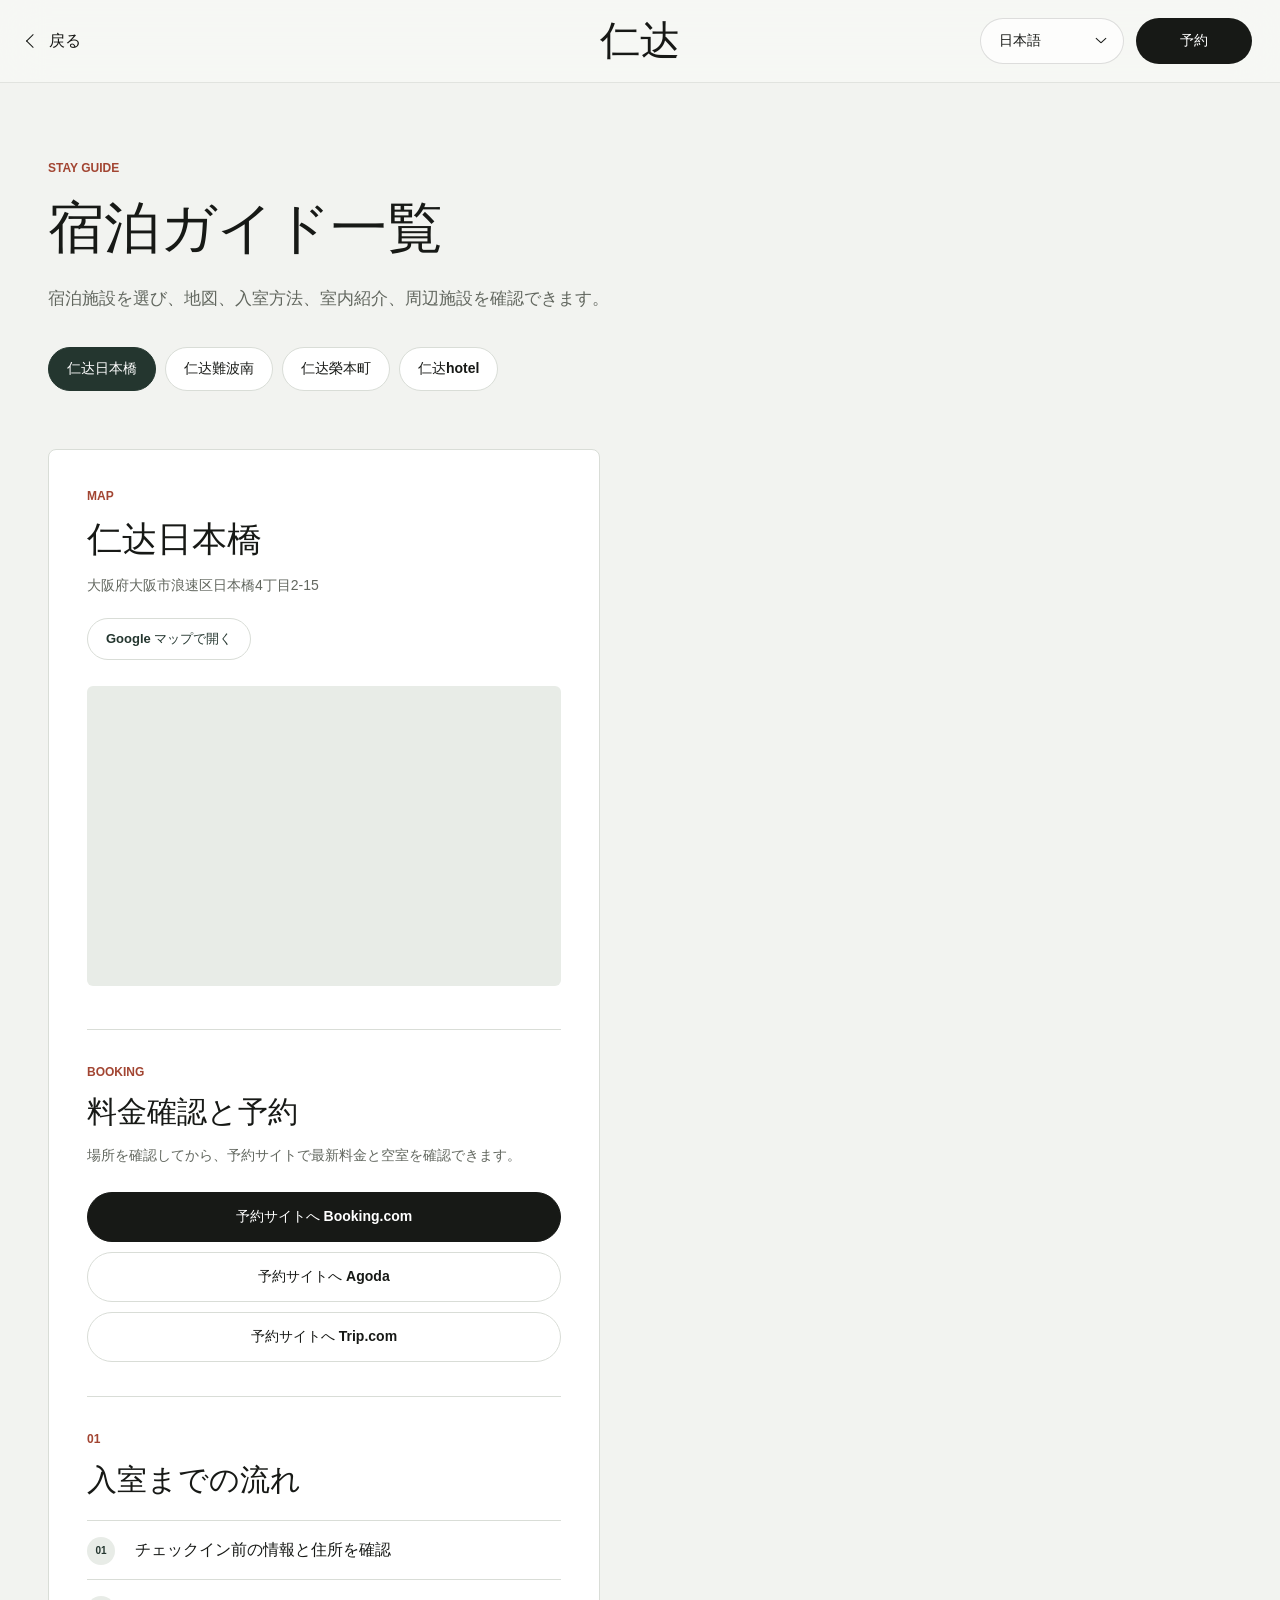
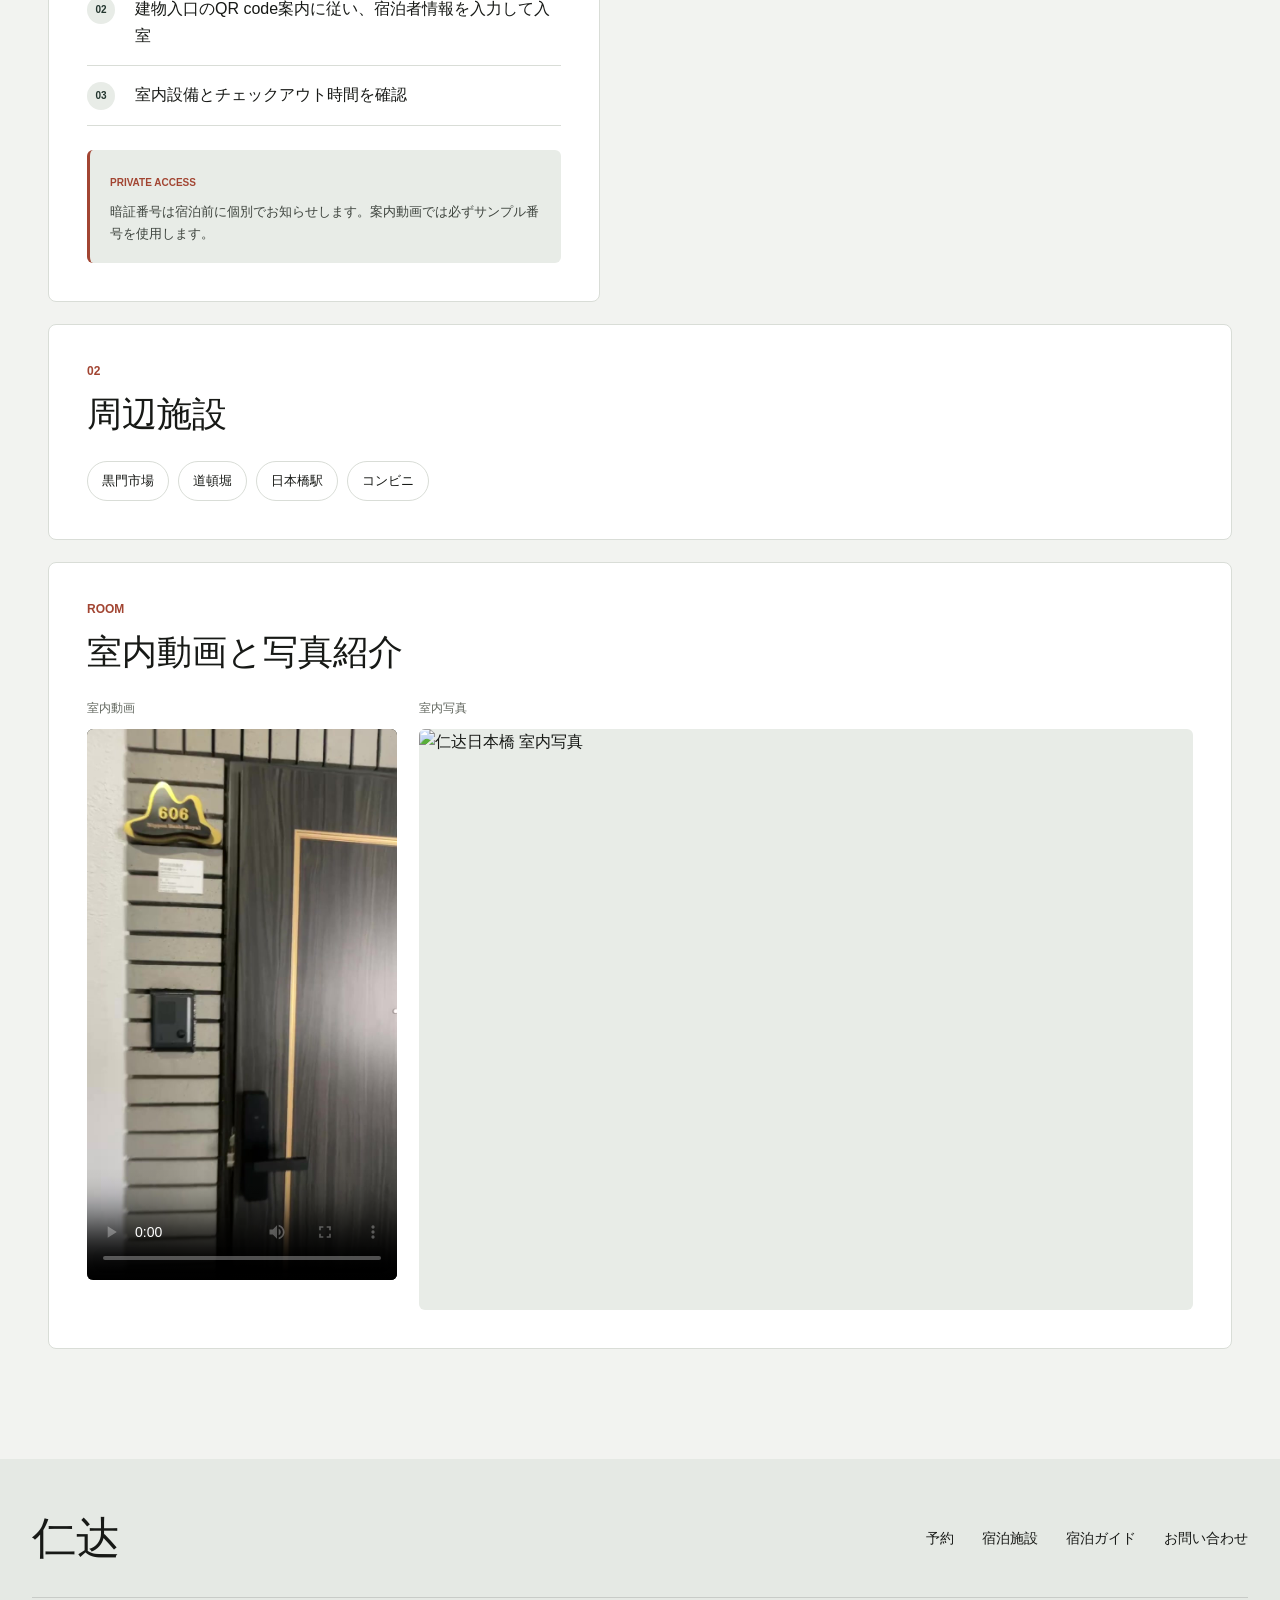
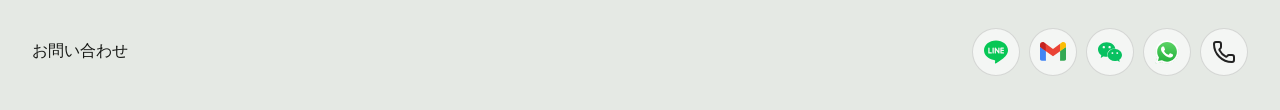
==== guide.html @ 6b819063 "建立仁达网站项目基线" ====
<!doctype html>
<html lang="ja">
  <head>
    <meta charset="utf-8" />
    <meta name="viewport" content="width=device-width, initial-scale=1" />
    <title>入住指南 | 仁达</title>
    <meta name="description" content="查看仁达各住宿物件的位置、入住步骤、房内介绍、周边设施与预订入口。" />
    <link rel="stylesheet" href="./styles.css?v=20260803a" />
  </head>
  <body class="guide-site">
    <header class="site-header">
      <div class="header-left">
        <a class="back-link" href="./index.html" data-guide-i18n="back">Back</a>
      </div>
      <a class="brand" href="./index.html" aria-label="仁达 home">仁达</a>
      <div class="header-right">
        <div class="language-wrap" aria-label="Language">
          <select id="languageSelect" class="native-language-select" tabindex="-1" aria-hidden="true">
            <option value="ja">日本語</option>
            <option value="en">English</option>
            <option value="zhHant">繁體中文</option>
            <option value="zhHans">简体中文</option>
            <option value="ko">한국어</option>
            <option value="vi">Tiếng Việt</option>
            <option value="hi">हिंदी</option>
          </select>
          <button class="language-trigger" type="button" aria-haspopup="listbox" aria-expanded="false">
            <span class="language-current">日本語</span>
          </button>
          <div class="language-menu" role="listbox" aria-label="Language options">
            <button type="button" role="option" data-language-option="ja">日本語</button>
            <button type="button" role="option" data-language-option="en">English</button>
            <button type="button" role="option" data-language-option="zhHant">繁體中文</button>
            <button type="button" role="option" data-language-option="zhHans">简体中文</button>
            <button type="button" role="option" data-language-option="ko">한국어</button>
            <button type="button" role="option" data-language-option="vi">Tiếng Việt</button>
            <button type="button" role="option" data-language-option="hi">हिंदी</button>
          </div>
        </div>
        <a class="reserve-button" href="#booking" data-guide-i18n="reserve">Reserve</a>
      </div>
    </header>

    <main class="guide-page">
      <section class="guide-hero">
        <p class="section-kicker" data-guide-i18n="kicker">STAY GUIDE</p>
        <h1 data-guide-i18n="title">入住指南一览</h1>
        <p data-guide-i18n="lead">选择住宿据点，查看地图、入住步骤、房内介绍和周边设施。</p>
        <div class="property-switcher" id="propertySwitcher" aria-label="Property selector"></div>
      </section>

      <section class="guide-layout">
        <article class="guide-panel guide-map-panel">
          <div class="guide-panel-head">
            <p class="section-kicker" data-guide-i18n="mapKicker">MAP</p>
            <h2 id="guidePropertyName">仁达日本桥</h2>
            <span id="guideAddress"></span>
            <a class="map-open-link" id="guideMapLink" href="#" target="_blank" rel="noopener noreferrer" data-guide-i18n="openMap">在 Google 地图中打开</a>
          </div>
          <iframe id="guideMap" title="Property map" loading="lazy" referrerpolicy="no-referrer-when-downgrade"></iframe>
          <div class="guide-booking-block" id="booking">
            <div class="guide-panel-head">
              <p class="section-kicker" data-guide-i18n="bookingKicker">BOOKING</p>
              <h2 data-guide-i18n="bookingTitle">查看价格与预订</h2>
              <span data-guide-i18n="bookingText">确认位置后，前往预订平台查看实时价格与空房。</span>
            </div>
            <div class="guide-ota-links" id="guideOtaLinks"></div>
          </div>
          <div class="guide-checkin-block">
            <div class="guide-panel-head">
              <p class="section-kicker">01</p>
              <h2 data-guide-i18n="stepsTitle">入住流程</h2>
            </div>
            <ol class="guide-step-list" id="guideSteps"></ol>
            <div class="security-note">
              <span data-guide-i18n="privacyKicker">PRIVATE ACCESS</span>
              <p data-guide-i18n="privacyNote">門鎖密碼只會在入住前單獨提供；教學影片一律使用示例密碼。</p>
            </div>
          </div>
        </article>

        <article class="guide-panel">
          <div class="guide-panel-head">
            <p class="section-kicker" data-guide-i18n="roomKicker">ROOM</p>
            <h2 data-guide-i18n="roomTitle">房内视频与图片介绍</h2>
          </div>
          <div class="media-grid">
            <div class="media-item">
              <span data-guide-i18n="videoLabel">房内视频</span>
              <div class="media-card video-card">
                <video id="guideVideo" controls playsinline preload="metadata" poster=""></video>
                <p class="video-status" data-guide-i18n="videoUnavailable">安全版影片準備中</p>
              </div>
            </div>
            <div class="media-item">
              <span data-guide-i18n="imageLabel">房内图片</span>
              <div class="media-card">
                <img id="guideImage" src="" alt="" />
              </div>
            </div>
          </div>
        </article>
      </section>

      <section class="guide-entry-demo" id="entryDemoSection" hidden>
        <article class="guide-panel entry-demo-panel">
          <div class="entry-demo-header">
            <div class="guide-panel-head">
              <p class="section-kicker" data-guide-i18n="entryDemoKicker">SMART ENTRY</p>
              <h2 data-guide-i18n="entryDemoTitle">密碼門鎖操作示範</h2>
              <span data-guide-i18n="entryDemoLead">使用示例密碼查看大樓入口與房門的操作方式。</span>
            </div>
            <div class="demo-mode-switch" id="demoModeSwitch" role="tablist" aria-label="Entry demo">
              <button id="demoLobbyTab" type="button" role="tab" aria-controls="demoLobbyScene" data-demo-mode="lobby" aria-selected="true" data-guide-i18n="demoLobby">大樓入口</button>
              <button id="demoRoomTab" type="button" role="tab" aria-controls="demoRoomScene" data-demo-mode="room" aria-selected="false" data-guide-i18n="demoRoom">房間門鎖</button>
            </div>
          </div>

          <div class="entry-demo-stage is-playing" id="entryDemoStage">
            <div class="demo-visual-wrap">
              <div class="demo-scene demo-lobby-scene" id="demoLobbyScene" data-demo-scene="lobby" role="tabpanel" aria-labelledby="demoLobbyTab">
                <div class="lobby-wall" aria-hidden="true">
                  <div class="lobby-sign">ENTRANCE</div>
                  <div class="lobby-door">
                    <span class="glass-door glass-door-left"></span>
                    <span class="glass-door glass-door-right"></span>
                  </div>
                  <div class="lobby-intercom">
                    <div class="lobby-intercom-top">
                      <span class="lobby-sensor"></span>
                      <span class="lobby-camera"></span>
                      <span class="lobby-speaker"><i></i><i></i><i></i></span>
                      <span class="lobby-status-bar"></span>
                    </div>
                    <div class="demo-device-screen lobby-screen">
                      <div class="lobby-screen-heading">
                        <span>ENTRY PANEL</span>
                        <span class="demo-phase-label" id="demoLobbyPhase">Touch screen</span>
                      </div>
                      <div class="demo-code-display" data-demo-code="lobby">
                        <i>1</i><i>2</i><i>3</i><i>4</i>
                      </div>
                      <div class="lobby-screen-controls">
                        <div class="demo-keypad lobby-keypad">
                          <span class="demo-key" data-demo-key="lobby-1">1</span><span class="demo-key" data-demo-key="lobby-2">2</span><span class="demo-key" data-demo-key="lobby-3">3</span>
                          <span class="demo-key" data-demo-key="lobby-4">4</span><span class="demo-key">5</span><span class="demo-key">6</span>
                          <span class="demo-key">7</span><span class="demo-key">8</span><span class="demo-key">9</span>
                          <span class="demo-key">*</span><span class="demo-key">0</span><span class="demo-key">#</span>
                        </div>
                        <span class="demo-call" data-demo-key="lobby-call">呼出</span>
                      </div>
                      <div class="lobby-screen-footer"><span>English</span><span>確認</span></div>
                    </div>
                    <span class="demo-unlock-light"></span>
                  </div>
                </div>
              </div>

              <div class="demo-scene demo-room-scene" id="demoRoomScene" data-demo-scene="room" role="tabpanel" aria-labelledby="demoRoomTab" hidden>
                <div class="room-wall" aria-hidden="true">
                  <div class="room-door-frame">
                    <div class="room-door-leaf">
                      <span class="room-door-label">ROOM</span>
                      <div class="room-lock">
                        <span class="room-wake-bar" id="demoRoomWakeBar" data-demo-key="room-wake">按兩次</span>
                        <div class="demo-device-screen room-lock-screen">
                          <span class="demo-phase-label room-phase-label" id="demoRoomPhase">Press the bar twice</span>
                          <span class="room-random-text">4A*7</span>
                          <div class="demo-code-display" data-demo-code="room">
                            <i>1</i><i>2</i><i>3</i><i>4</i>
                          </div>
                        </div>
                        <div class="demo-keypad room-keypad">
                          <span class="demo-key" data-demo-key="room-1">1</span><span class="demo-key" data-demo-key="room-2">2</span><span class="demo-key" data-demo-key="room-3">3</span>
                          <span class="demo-key" data-demo-key="room-4">4</span><span class="demo-key">5</span><span class="demo-key">6</span>
                          <span class="demo-key">7</span><span class="demo-key">8</span><span class="demo-key">9</span>
                          <span class="demo-key demo-clear" data-demo-key="room-clear">C</span><span class="demo-key">0</span><span class="demo-key demo-confirm" data-demo-key="room-confirm">E</span>
                        </div>
                        <span class="room-handle"></span>
                        <span class="demo-unlock-light"></span>
                      </div>
                    </div>
                  </div>
                </div>
              </div>
            </div>

            <div class="demo-instructions">
              <div class="demo-code-note">
                <span data-guide-i18n="demoSampleLabel">示例密碼</span>
                <button class="demo-replay" id="demoReplay" type="button">
                  <span aria-hidden="true">↻</span>
                  <span data-guide-i18n="demoReplay">重新播放</span>
                </button>
                <strong id="demoSampleCode">1234</strong>
              </div>
              <ol class="demo-step-list" id="demoStepList"></ol>
              <p class="demo-correction" id="demoCorrection" data-guide-i18n="demoCorrection" hidden>輸入錯誤時，按 C 刪除最後一位。</p>
              <p class="demo-privacy" data-guide-i18n="demoPrivacy">真實密碼只會在入住前單獨提供。</p>
            </div>
          </div>
        </article>
      </section>

      <section class="guide-details">
        <article class="guide-panel">
          <div class="guide-panel-head">
            <p class="section-kicker">02</p>
            <h2 data-guide-i18n="nearbyTitle">周边设施</h2>
          </div>
          <div class="nearby-list" id="nearbyList"></div>
        </article>
      </section>
    </main>

    <footer class="site-footer" id="contact">
      <div class="footer-main">
        <a class="footer-brand" href="./index.html">仁达</a>
        <nav aria-label="Footer navigation">
          <a href="./index.html#reserve" data-guide-i18n="footerReserve">Reservation</a>
          <a href="./index.html#reserve" data-guide-i18n="footerProperties">Properties</a>
          <a href="./guide.html" data-guide-i18n="footerGuide">Stay Guide</a>
          <a href="#contact" data-guide-i18n="footerContact">Contact</a>
        </nav>
      </div>
      <div class="contact-panel" aria-label="Contact channels">
        <p data-guide-i18n="contactTitle">聯絡我們</p>
        <div class="contact-logos">
          <a href="#" aria-label="LINE"><img class="contact-icon" src="./assets/icons/line.svg" alt="" /><span class="sr-only">LINE</span></a>
          <a href="mailto:info@jinda-stay.jp" aria-label="Gmail"><img class="contact-icon contact-icon-wide" src="./assets/icons/gmail.svg" alt="" /><span class="sr-only">Gmail</span></a>
          <a href="#" aria-label="WeChat"><img class="contact-icon" src="./assets/icons/wechat.svg" alt="" /><span class="sr-only">WeChat</span></a>
          <a href="#" aria-label="WhatsApp"><img class="contact-icon" src="./assets/icons/whatsapp.svg" alt="" /><span class="sr-only">WhatsApp</span></a>
          <a href="tel:+81600000000" aria-label="Phone"><img class="contact-icon" src="./assets/icons/phone.svg" alt="" /><span class="sr-only">Phone</span></a>
        </div>
      </div>
    </footer>

    <script src="./hotel-data.js?v=20260803a"></script>
    <script src="./guide.js?v=20260803a"></script>
  </body>
</html>
---- styles.css ----
:root {
  color-scheme: light;
  --ink: #171916;
  --muted: #62675f;
  --line: #d9ddd7;
  --canvas: #f2f3f0;
  --surface: #ffffff;
  --soft: #e8ece7;
  --forest: #24362f;
  --vermilion: #a24532;
  --blue: #315b78;
  --shadow-soft: 0 16px 44px rgba(27, 34, 29, 0.08);
  --shadow-float: 0 18px 54px rgba(20, 24, 21, 0.16);
  --radius: 8px;
  --header-height: 82px;
  --content-width: 1360px;
  font-family:
    -apple-system, BlinkMacSystemFont, "Segoe UI", "Noto Sans JP", "Noto Sans TC",
    "Noto Sans KR", "Noto Sans Devanagari", Arial, sans-serif;
  font-synthesis: none;
  text-rendering: optimizeLegibility;
}

* {
  box-sizing: border-box;
}

html {
  scroll-behavior: smooth;
}

body {
  margin: 0;
  min-width: 320px;
  background: var(--canvas);
  color: var(--ink);
  font-size: 16px;
  line-height: 1.65;
}

body.menu-open {
  overflow: hidden;
}

button,
select,
input {
  color: inherit;
  font: inherit;
}

button,
a {
  -webkit-tap-highlight-color: transparent;
}

button {
  border: 0;
}

a {
  color: inherit;
  text-decoration: none;
}

img,
video {
  display: block;
  max-width: 100%;
}

.sr-only {
  position: absolute;
  width: 1px;
  height: 1px;
  padding: 0;
  margin: -1px;
  overflow: hidden;
  clip: rect(0, 0, 0, 0);
  white-space: nowrap;
  border: 0;
}

:focus-visible {
  outline: 3px solid rgba(49, 91, 120, 0.45);
  outline-offset: 3px;
}

.site-header {
  position: sticky;
  z-index: 70;
  top: 0;
  display: grid;
  grid-template-columns: 1fr auto 1fr;
  align-items: center;
  width: 100%;
  height: var(--header-height);
  padding: 0 28px;
  background: rgba(247, 248, 245, 0.84);
  box-shadow: 0 1px 0 rgba(31, 39, 33, 0.08);
  backdrop-filter: blur(22px) saturate(145%);
}

.header-left,
.header-right {
  display: flex;
  align-items: center;
}

.header-left {
  justify-content: flex-start;
  gap: 13px;
}

.header-right {
  justify-content: flex-end;
  gap: 12px;
}

.menu-button,
.drawer-close {
  position: relative;
  flex: 0 0 auto;
  width: 44px;
  height: 44px;
  padding: 0;
  border-radius: 50%;
  background: transparent;
  cursor: pointer;
  transition: background-color 180ms ease, transform 100ms ease-out;
}

.menu-button:hover,
.drawer-close:hover {
  background: rgba(23, 25, 22, 0.07);
}

.menu-button:active,
.drawer-close:active,
.language-trigger:active,
.reserve-button:active,
.hero-cta:active,
.map-open-link:active,
.guide-ota-links a:active,
.room-card a:active {
  transform: scale(0.97);
}

.menu-button span {
  position: absolute;
  left: 9px;
  width: 26px;
  height: 1px;
  background: currentColor;
}

.menu-button span:nth-child(1) {
  top: 13px;
}

.menu-button span:nth-child(2) {
  top: 21px;
}

.menu-button span:nth-child(3) {
  top: 29px;
}

.menu-text {
  padding: 8px 4px;
  background: transparent;
  font-size: 15px;
  font-weight: 600;
  cursor: pointer;
}

.brand,
.drawer-brand,
.footer-brand {
  font-family: "Yu Mincho", "Hiragino Mincho ProN", "Noto Serif JP", "Noto Serif TC", Georgia, serif;
  font-weight: 500;
  line-height: 1;
}

.brand {
  padding: 7px 15px;
  font-size: 40px;
}

.native-language-select {
  position: absolute;
  width: 1px;
  height: 1px;
  opacity: 0;
  pointer-events: none;
}

.language-wrap {
  position: relative;
}

.language-trigger {
  position: relative;
  display: flex;
  align-items: center;
  justify-content: space-between;
  min-width: 144px;
  height: 46px;
  padding: 0 42px 0 18px;
  border: 1px solid rgba(23, 25, 22, 0.14);
  border-radius: 999px;
  background: rgba(255, 255, 255, 0.72);
  font-size: 14px;
  font-weight: 600;
  white-space: nowrap;
  cursor: pointer;
  transition: background-color 180ms ease, border-color 180ms ease, transform 100ms ease-out;
}

.language-trigger::before,
.language-trigger::after {
  position: absolute;
  top: 21px;
  width: 7px;
  height: 1px;
  background: currentColor;
  content: "";
  transition: transform 220ms ease;
}

.language-trigger::before {
  right: 21px;
  transform: rotate(42deg);
}

.language-trigger::after {
  right: 16px;
  transform: rotate(-42deg);
}

.language-wrap.is-open .language-trigger,
.language-trigger:hover {
  border-color: rgba(23, 25, 22, 0.3);
  background: var(--surface);
}

.language-wrap.is-open .language-trigger::before {
  transform: rotate(-42deg);
}

.language-wrap.is-open .language-trigger::after {
  transform: rotate(42deg);
}

.language-menu {
  position: absolute;
  z-index: 90;
  top: calc(100% + 10px);
  right: 0;
  display: grid;
  grid-template-columns: repeat(2, minmax(0, 1fr));
  width: 320px;
  padding: 8px;
  border: 1px solid rgba(23, 25, 22, 0.1);
  border-radius: var(--radius);
  background: rgba(255, 255, 255, 0.94);
  box-shadow: var(--shadow-float);
  opacity: 0;
  transform: translateY(-6px) scale(0.98);
  transform-origin: top right;
  pointer-events: none;
  backdrop-filter: blur(24px) saturate(150%);
  transition: opacity 180ms ease, transform 260ms cubic-bezier(0.2, 0.8, 0.2, 1);
}

.language-wrap.is-open .language-menu {
  opacity: 1;
  transform: translateY(0) scale(1);
  pointer-events: auto;
}

.language-menu button {
  min-height: 46px;
  padding: 10px 12px;
  border-radius: 6px;
  background: transparent;
  text-align: left;
  white-space: nowrap;
  cursor: pointer;
  transition: background-color 160ms ease, color 160ms ease;
}

.language-menu button:hover,
.language-menu button[aria-selected="true"] {
  background: var(--soft);
  color: var(--forest);
}

.reserve-button,
.hero-cta,
.map-open-link,
.guide-ota-links a,
.ota-actions a {
  display: inline-flex;
  align-items: center;
  justify-content: center;
  min-height: 46px;
  border-radius: 999px;
  font-weight: 650;
  line-height: 1.25;
  transition: background-color 180ms ease, color 180ms ease, border-color 180ms ease, transform 100ms ease-out;
}

.reserve-button {
  min-width: 116px;
  padding: 0 23px;
  background: var(--ink);
  color: #fff;
  font-size: 14px;
  white-space: nowrap;
}

.reserve-button:hover,
.hero-cta:hover {
  background: var(--forest);
}

.back-link {
  display: inline-flex;
  align-items: center;
  min-height: 44px;
  font-weight: 650;
}

.back-link::before {
  width: 9px;
  height: 9px;
  margin-right: 11px;
  border-bottom: 1px solid currentColor;
  border-left: 1px solid currentColor;
  content: "";
  transform: rotate(45deg);
}

.menu-drawer {
  position: fixed;
  z-index: 100;
  inset: 0;
  background: rgba(11, 14, 12, 0.48);
  opacity: 0;
  pointer-events: none;
  transition: opacity 260ms ease;
}

.menu-drawer.is-open {
  opacity: 1;
  pointer-events: auto;
}

.drawer-panel {
  width: min(440px, 92vw);
  height: 100%;
  padding: 28px 34px 42px;
  background: rgba(250, 251, 248, 0.97);
  box-shadow: var(--shadow-float);
  transform: translateX(-100%);
  backdrop-filter: blur(26px) saturate(135%);
  transition: transform 380ms cubic-bezier(0.2, 0.8, 0.2, 1);
}

.menu-drawer.is-open .drawer-panel {
  transform: translateX(0);
}

.drawer-head {
  display: flex;
  align-items: center;
  justify-content: space-between;
  min-height: 58px;
}

.drawer-brand {
  font-size: 40px;
}

.drawer-close span::before,
.drawer-close span::after {
  position: absolute;
  top: 21px;
  left: 11px;
  width: 22px;
  height: 1px;
  background: currentColor;
  content: "";
}

.drawer-close span::before {
  transform: rotate(45deg);
}

.drawer-close span::after {
  transform: rotate(-45deg);
}

.drawer-nav {
  display: grid;
  margin-top: 80px;
}

.drawer-nav a {
  position: relative;
  padding: 20px 40px 20px 0;
  border-bottom: 1px solid var(--line);
  font-family: "Yu Mincho", "Hiragino Mincho ProN", "Noto Serif JP", "Noto Serif TC", Georgia, serif;
  font-size: 30px;
  line-height: 1.25;
  transition: color 180ms ease, padding-left 200ms ease;
}

.drawer-nav a::after {
  position: absolute;
  top: 50%;
  right: 8px;
  width: 9px;
  height: 9px;
  border-top: 1px solid currentColor;
  border-right: 1px solid currentColor;
  content: "";
  transform: translateY(-50%) rotate(45deg);
}

.drawer-nav a:hover {
  padding-left: 8px;
  color: var(--vermilion);
}

.hero {
  position: relative;
  width: 100%;
  height: min(880px, calc(100svh - 112px));
  min-height: 620px;
  overflow: hidden;
  background: #202822;
  touch-action: pan-y;
}

.slide {
  position: absolute;
  inset: 0;
  background-image: var(--image);
  background-position: center;
  background-size: cover;
  opacity: 0;
  transform: scale(1.015);
  transition: opacity 680ms ease, transform 1200ms cubic-bezier(0.2, 0.7, 0.2, 1);
}

.slide.is-active {
  opacity: 1;
  transform: scale(1);
}

.hero-shade {
  position: absolute;
  inset: 0;
  background: rgba(10, 13, 11, 0.42);
}

.hero-copy {
  position: absolute;
  z-index: 2;
  bottom: 17%;
  left: max(48px, 8vw);
  width: min(680px, 70vw);
  color: #fff;
}

.eyebrow,
.section-kicker {
  margin: 0;
  font-size: 12px;
  font-weight: 750;
  letter-spacing: 0;
  line-height: 1.4;
  text-transform: uppercase;
}

.eyebrow {
  margin-bottom: 22px;
}

.hero-copy h1,
.intro-section h2,
.property-entry-head h2,
.service-copy h2,
.guide-hero h1,
.guide-panel h2,
.rooms-hero h1,
.section-heading h2,
.room-card h3 {
  margin: 0;
  font-family: "Yu Mincho", "Hiragino Mincho ProN", "Noto Serif JP", "Noto Serif TC", Georgia, serif;
  font-weight: 500;
  letter-spacing: 0;
}

html[lang="hi"] .hero-copy h1,
html[lang="hi"] .intro-section h2,
html[lang="hi"] .property-entry-head h2,
html[lang="hi"] .service-copy h2,
html[lang="hi"] .guide-hero h1,
html[lang="hi"] .guide-panel h2,
html[lang="hi"] .rooms-hero h1,
html[lang="hi"] .section-heading h2,
html[lang="hi"] .room-card h3 {
  font-family: "Noto Sans Devanagari", "Segoe UI", Arial, sans-serif;
  font-weight: 580;
}

.hero-copy h1 {
  max-width: 640px;
  font-size: 68px;
  line-height: 1.1;
}

.hero-copy > p:last-of-type {
  max-width: 580px;
  margin: 28px 0 0;
  font-size: 18px;
  line-height: 1.8;
}

.hero-cta {
  min-width: 176px;
  margin-top: 34px;
  padding: 0 24px;
  background: #fff;
  color: var(--ink);
  font-size: 14px;
}

.hero-cta:hover {
  color: #fff;
}

.slide-arrow {
  position: absolute;
  z-index: 3;
  top: 50%;
  display: grid;
  width: 54px;
  height: 54px;
  place-items: center;
  border: 1px solid rgba(255, 255, 255, 0.7);
  border-radius: 50%;
  background: rgba(17, 21, 18, 0.24);
  color: #fff;
  font-size: 28px;
  line-height: 1;
  cursor: pointer;
  backdrop-filter: blur(12px);
  transform: translateY(-50%);
  transition: background-color 180ms ease, transform 100ms ease-out;
}

.slide-arrow:hover {
  background: rgba(17, 21, 18, 0.58);
}

.slide-arrow:active {
  transform: translateY(-50%) scale(0.94);
}

.slide-arrow-left {
  left: 28px;
}

.slide-arrow-right {
  right: 28px;
}

.slide-count {
  position: absolute;
  z-index: 3;
  right: 40px;
  bottom: 32px;
  color: #fff;
  font-size: 13px;
  font-variant-numeric: tabular-nums;
}

.property-entry,
.intro-section,
.service-section,
.site-footer {
  width: 100%;
}

.property-entry {
  max-width: var(--content-width);
  margin: 0 auto;
  padding: 112px 48px 126px;
}

.property-entry-head {
  display: grid;
  grid-template-columns: minmax(0, 1.15fr) minmax(300px, 0.85fr);
  gap: 34px 80px;
  align-items: end;
  margin-bottom: 56px;
}

.property-entry-head .section-kicker {
  grid-column: 1 / -1;
  color: var(--vermilion);
}

.property-entry-head h2 {
  font-size: 48px;
  line-height: 1.22;
}

.property-entry-head > p:last-child {
  margin: 0;
  color: var(--muted);
  font-size: 17px;
  line-height: 1.8;
}

.property-entry-grid {
  display: grid;
  grid-template-columns: repeat(2, minmax(0, 1fr));
  gap: 24px;
}

.property-entry-card {
  display: grid;
  grid-template-columns: minmax(0, 1.08fr) minmax(250px, 0.92fr);
  min-height: 340px;
  overflow: hidden;
  border: 1px solid var(--line);
  border-radius: var(--radius);
  background: var(--surface);
  box-shadow: 0 1px 0 rgba(20, 24, 21, 0.02);
  transition: border-color 200ms ease, box-shadow 260ms ease, transform 260ms cubic-bezier(0.2, 0.8, 0.2, 1);
}

.property-entry-card:hover {
  border-color: rgba(36, 54, 47, 0.35);
  box-shadow: var(--shadow-soft);
  transform: translateY(-3px);
}

.property-entry-media {
  min-width: 0;
  min-height: 100%;
  margin: 0;
  overflow: hidden;
  background: var(--soft);
}

.property-entry-media img {
  width: 100%;
  height: 100%;
  object-fit: cover;
  transition: transform 700ms cubic-bezier(0.2, 0.7, 0.2, 1);
}

.property-entry-card:hover .property-entry-media img {
  transform: scale(1.025);
}

.property-entry-copy {
  display: flex;
  min-width: 0;
  padding: 30px;
  flex-direction: column;
}

.property-entry-copy > span {
  color: var(--vermilion);
  font-size: 12px;
  font-weight: 750;
}

.property-entry-copy strong {
  margin-top: 18px;
  font-family: "Yu Mincho", "Hiragino Mincho ProN", "Noto Serif JP", "Noto Serif TC", Georgia, serif;
  font-size: 30px;
  font-weight: 500;
  line-height: 1.25;
}

html[lang="hi"] .property-entry-copy strong {
  font-family: "Noto Sans Devanagari", "Segoe UI", Arial, sans-serif;
  font-weight: 600;
}

.property-entry-copy small {
  margin-top: 16px;
  color: var(--muted);
  font-size: 13px;
  line-height: 1.65;
}

.property-entry-copy em {
  display: flex;
  align-items: center;
  justify-content: space-between;
  gap: 18px;
  margin-top: auto;
  padding-top: 26px;
  border-top: 1px solid var(--line);
  color: var(--forest);
  font-size: 14px;
  font-style: normal;
  font-weight: 700;
}

.property-entry-copy em span:last-child {
  font-size: 19px;
  transition: transform 180ms ease;
}

.property-entry-card:hover .property-entry-copy em span:last-child {
  transform: translateX(4px);
}

.intro-section {
  display: grid;
  grid-template-columns: minmax(0, 1fr) minmax(0, 0.9fr);
  gap: 80px;
  max-width: var(--content-width);
  margin: 0 auto;
  padding: 104px 48px;
  border-top: 1px solid var(--line);
}

.intro-section h2 {
  max-width: 620px;
  margin-top: 22px;
  font-size: 48px;
  line-height: 1.24;
}

.intro-body {
  display: flex;
  align-items: end;
}

.intro-body p {
  margin: 0;
  color: var(--muted);
  font-size: 17px;
  line-height: 1.9;
}

.service-section {
  display: grid;
  grid-template-columns: minmax(300px, 0.72fr) minmax(0, 1.28fr);
  gap: 80px;
  padding: 112px max(48px, calc((100vw - 1264px) / 2));
  background: var(--forest);
  color: #fff;
}

.service-copy .section-kicker {
  color: #d8b5aa;
}

.service-copy h2 {
  max-width: 480px;
  margin-top: 24px;
  font-size: 48px;
  line-height: 1.25;
}

.service-list {
  margin: 0;
  padding: 0;
  list-style: none;
}

.service-list li {
  display: grid;
  grid-template-columns: 46px minmax(150px, 0.55fr) minmax(0, 1fr);
  gap: 22px;
  align-items: baseline;
  padding: 31px 0;
  border-top: 1px solid rgba(255, 255, 255, 0.2);
}

.service-list li:last-child {
  border-bottom: 1px solid rgba(255, 255, 255, 0.2);
}

.service-list span {
  color: #d8b5aa;
  font-size: 12px;
  font-weight: 750;
}

.service-list strong {
  font-family: "Yu Mincho", "Hiragino Mincho ProN", "Noto Serif JP", "Noto Serif TC", Georgia, serif;
  font-size: 25px;
  font-weight: 500;
}

html[lang="hi"] .service-list strong {
  font-family: "Noto Sans Devanagari", "Segoe UI", Arial, sans-serif;
  font-weight: 600;
}

.service-list p {
  margin: 0;
  color: rgba(255, 255, 255, 0.73);
  font-size: 15px;
  line-height: 1.8;
}

.site-footer {
  padding: 58px max(32px, calc((100vw - 1264px) / 2)) 34px;
  background: #e5e9e4;
}

.footer-main,
.contact-panel {
  display: flex;
  align-items: center;
  justify-content: space-between;
  gap: 32px;
}

.footer-main {
  padding-bottom: 36px;
  border-bottom: 1px solid rgba(23, 25, 22, 0.14);
}

.footer-brand {
  font-size: 44px;
}

.site-footer nav {
  display: flex;
  flex-wrap: wrap;
  justify-content: flex-end;
  gap: 12px 28px;
}

.site-footer nav a {
  font-size: 14px;
  font-weight: 650;
}

.site-footer nav a:hover {
  color: var(--vermilion);
}

.contact-panel {
  padding-top: 30px;
}

.contact-panel p {
  margin: 0;
  font-weight: 700;
}

.contact-logos {
  display: flex;
  flex-wrap: wrap;
  justify-content: flex-end;
  gap: 9px;
}

.contact-logos a {
  display: grid;
  width: 48px;
  height: 48px;
  place-items: center;
  border: 1px solid rgba(23, 25, 22, 0.14);
  border-radius: 50%;
  background: rgba(255, 255, 255, 0.58);
  transition: background-color 180ms ease, border-color 180ms ease, transform 180ms ease;
}

.contact-logos a:hover {
  border-color: rgba(23, 25, 22, 0.32);
  background: #fff;
  transform: translateY(-2px);
}

.contact-icon {
  width: 24px;
  height: 24px;
  object-fit: contain;
}

.contact-icon-wide {
  width: 26px;
}

.guide-page,
.rooms-page {
  width: min(100%, 1440px);
  margin: 0 auto;
  padding: 78px 48px 110px;
}

.guide-hero,
.rooms-hero {
  max-width: 920px;
  margin-bottom: 58px;
}

.guide-hero .section-kicker,
.rooms-hero .section-kicker,
.section-heading .section-kicker,
.guide-panel .section-kicker {
  color: var(--vermilion);
}

.guide-hero h1,
.rooms-hero h1 {
  margin-top: 18px;
  font-size: 56px;
  line-height: 1.18;
}

.guide-hero > p:last-of-type {
  max-width: 720px;
  margin: 24px 0 0;
  color: var(--muted);
  font-size: 17px;
}

.property-switcher {
  display: flex;
  flex-wrap: wrap;
  gap: 9px;
  margin-top: 34px;
}

.property-switcher button {
  min-height: 44px;
  padding: 0 18px;
  border: 1px solid var(--line);
  border-radius: 999px;
  background: var(--surface);
  font-size: 14px;
  font-weight: 650;
  cursor: pointer;
  transition: background-color 180ms ease, color 180ms ease, border-color 180ms ease, transform 100ms ease-out;
}

.property-switcher button:hover {
  border-color: rgba(36, 54, 47, 0.42);
}

.property-switcher button:active {
  transform: scale(0.97);
}

.property-switcher button[aria-pressed="true"] {
  border-color: var(--forest);
  background: var(--forest);
  color: #fff;
}

.guide-layout {
  display: grid;
  grid-template-columns: minmax(0, 0.95fr) minmax(0, 1.05fr);
  gap: 22px;
  align-items: start;
}

.guide-details {
  margin-top: 22px;
}

.guide-entry-demo {
  margin-top: 22px;
}

.guide-layout > .guide-entry-demo {
  margin-top: 0;
}

.guide-layout .entry-demo-header {
  grid-template-columns: 1fr;
  gap: 20px;
}

.guide-layout .demo-mode-switch {
  width: 100%;
}

.guide-layout .demo-mode-switch button {
  min-width: 0;
  flex: 1;
}

.guide-layout .entry-demo-stage {
  grid-template-columns: 1fr;
  gap: 24px;
}

.guide-layout .demo-instructions {
  padding: 22px 0 0;
  border-top: 1px solid var(--line);
  border-left: 0;
}

.guide-room-panel {
  margin-top: 22px;
}

.guide-entry-demo[hidden],
.demo-scene[hidden] {
  display: none;
}

.entry-demo-panel {
  overflow: hidden;
}

.entry-demo-header {
  display: grid;
  grid-template-columns: minmax(0, 1fr) auto;
  gap: 32px;
  align-items: end;
}

.entry-demo-header .guide-panel-head {
  max-width: 720px;
}

.demo-mode-switch {
  display: flex;
  gap: 4px;
  padding: 4px;
  border: 1px solid var(--line);
  border-radius: 8px;
  background: var(--soft);
}

.demo-mode-switch button {
  min-height: 42px;
  padding: 0 17px;
  border: 0;
  border-radius: 6px;
  background: transparent;
  color: var(--muted);
  font-size: 13px;
  font-weight: 700;
  cursor: pointer;
  transition: background-color 180ms ease, color 180ms ease, box-shadow 180ms ease, transform 100ms ease-out;
}

.demo-mode-switch button:hover {
  color: var(--ink);
}

.demo-mode-switch button:active {
  transform: scale(0.97);
}

.demo-mode-switch button[aria-selected="true"] {
  background: var(--surface);
  color: var(--ink);
  box-shadow: 0 1px 7px rgba(31, 31, 28, 0.09);
}

.entry-demo-stage {
  display: grid;
  grid-template-columns: minmax(360px, 1.15fr) minmax(260px, 0.85fr);
  gap: 32px;
  align-items: stretch;
  margin-top: 30px;
}

.demo-visual-wrap {
  position: relative;
  min-height: 410px;
  overflow: hidden;
  border: 1px solid rgba(43, 48, 44, 0.12);
  border-radius: 8px;
  background: #e9ece8;
}

.demo-scene,
.lobby-wall,
.room-wall {
  position: absolute;
  inset: 0;
}

.lobby-wall {
  overflow: hidden;
  background: #d8d5cd;
}

.lobby-wall::after {
  position: absolute;
  right: 0;
  bottom: 0;
  left: 0;
  height: 18%;
  background: #b9b7b0;
  content: "";
}

.lobby-sign {
  position: absolute;
  z-index: 2;
  top: 24px;
  left: 6%;
  color: #434844;
  font-size: 11px;
  font-weight: 800;
}

.lobby-intercom {
  position: absolute;
  z-index: 3;
  top: 20px;
  right: 6%;
  left: auto;
  width: min(42%, 190px);
  min-width: 142px;
  min-height: 368px;
  padding: 12px 11px 14px;
  border: 2px solid #343936;
  border-radius: 3px;
  background: #1d211f;
  box-shadow: 0 20px 42px rgba(27, 31, 28, 0.24);
}

.lobby-intercom-top {
  position: relative;
  height: 66px;
}

.lobby-sensor {
  position: absolute;
  top: 7px;
  left: 8px;
  width: 31px;
  height: 35px;
  border-radius: 3px;
  background: #282c2a;
  box-shadow: inset 0 0 0 1px rgba(255, 255, 255, 0.05);
}

.lobby-camera {
  position: absolute;
  top: 2px;
  left: 50%;
  width: 48px;
  height: 48px;
  border: 8px solid #303532;
  border-radius: 50%;
  background: #151918;
  box-shadow: inset 0 0 0 3px #252c29, 0 0 0 1px rgba(255, 255, 255, 0.08);
  transform: translateX(-50%);
}

.lobby-camera::after {
  position: absolute;
  top: 50%;
  left: 50%;
  width: 8px;
  height: 8px;
  border-radius: 50%;
  background: #59645f;
  content: "";
  transform: translate(-50%, -50%);
}

.lobby-speaker {
  position: absolute;
  top: 10px;
  right: 5px;
  display: flex;
  gap: 4px;
}

.lobby-speaker i {
  width: 3px;
  height: 28px;
  border-radius: 2px;
  background: #2b302d;
}

.lobby-status-bar {
  position: absolute;
  bottom: 6px;
  left: 13px;
  width: 17px;
  height: 3px;
  border-radius: 3px;
  background: #42b5e8;
  box-shadow: 0 0 8px rgba(66, 181, 232, 0.68);
}

.demo-device-screen {
  display: grid;
  min-height: 62px;
  padding: 8px 9px;
  align-content: space-between;
  border-radius: 4px;
  background: #dfe9dc;
  color: #24362d;
  font-family: "Segoe UI", sans-serif;
}

.demo-device-screen > span {
  font-size: 8px;
  font-weight: 800;
}

.demo-phase-label {
  display: block;
  overflow: hidden;
  margin-top: 5px;
  color: #4c5f53;
  font-size: 7px;
  font-weight: 750;
  line-height: 1.2;
  text-overflow: ellipsis;
  white-space: nowrap;
}

.lobby-screen.is-touched {
  border-color: #6e8586;
  background: #25353b;
  box-shadow: 0 0 0 2px rgba(66, 181, 232, 0.22);
}

.lobby-screen {
  display: flex;
  min-height: 264px;
  padding: 8px;
  flex-direction: column;
  border: 1px solid #394744;
  border-radius: 2px;
  background: #1c292f;
  color: #f1f5f4;
  box-shadow: inset 0 0 18px rgba(0, 0, 0, 0.28);
}

.lobby-screen-heading {
  min-height: 47px;
  padding: 2px 2px 6px;
  border-bottom: 1px solid rgba(255, 255, 255, 0.12);
}

.lobby-screen-heading > span:first-child {
  display: block;
  color: #dbe5e3;
  font-size: 8px;
  font-weight: 800;
}

.lobby-screen .demo-phase-label {
  min-height: 17px;
  color: #aebebc;
  text-overflow: clip;
  white-space: normal;
}

.lobby-screen .demo-code-display {
  min-height: 27px;
  padding: 4px 2px 3px;
  gap: 8px;
  border-bottom: 1px solid rgba(255, 255, 255, 0.12);
  color: #fff;
  font-size: 16px;
}

.lobby-screen-controls {
  display: grid;
  grid-template-columns: minmax(0, 1fr) 34px;
  gap: 7px;
  align-items: end;
  margin-top: 5px;
}

.lobby-keypad {
  gap: 2px 5px;
  margin-top: 0;
}

.lobby-keypad .demo-key {
  height: 21px;
  aspect-ratio: auto;
  border: 0;
  border-bottom: 1px solid rgba(255, 255, 255, 0.18);
  border-radius: 0;
  background: transparent;
  font-size: 10px;
}

.lobby-screen-footer {
  display: flex;
  min-height: 20px;
  margin-top: auto;
  align-items: end;
  justify-content: space-between;
  border-top: 1px solid rgba(255, 255, 255, 0.12);
  color: #9da9a6;
  font-size: 6px;
}

.demo-code-display {
  display: flex;
  min-height: 20px;
  gap: 6px;
  align-items: center;
  font-size: 13px;
  font-variant-numeric: tabular-nums;
  font-weight: 800;
}

.demo-code-display i {
  opacity: 0;
  font-style: normal;
}

.demo-code-display i.is-visible {
  opacity: 1;
}

.demo-keypad {
  display: grid;
  grid-template-columns: repeat(3, 1fr);
  gap: 6px;
  margin-top: 12px;
}

.demo-key {
  display: grid;
  aspect-ratio: 1;
  place-items: center;
  border: 1px solid rgba(255, 255, 255, 0.16);
  border-radius: 50%;
  background: #343a36;
  color: #f7f8f6;
  font-family: "Segoe UI", sans-serif;
  font-size: 10px;
  font-style: normal;
  font-weight: 650;
}

.demo-confirm {
  border-color: rgba(202, 229, 211, 0.38);
  color: #cfe7d7;
  font-size: 8px;
}

.demo-call {
  position: static;
  display: grid;
  width: 100%;
  height: 72px;
  place-items: center;
  border: 1px solid #79d1c4;
  border-radius: 2px;
  background: #25b9ad;
  color: #fff;
  font-family: "Segoe UI", sans-serif;
  font-size: 7px;
  font-weight: 800;
  writing-mode: vertical-rl;
}

.demo-call.is-tapped {
  border-color: #bfeee8;
  background: #157f78;
  box-shadow: 0 0 0 3px rgba(37, 185, 173, 0.24);
  transform: scale(0.96);
}

.demo-unlock-light {
  position: absolute;
  right: 14px;
  bottom: 12px;
  width: 9px;
  height: 9px;
  border-radius: 50%;
  background: #6c756f;
  box-shadow: 0 0 0 4px rgba(255, 255, 255, 0.05);
}

.demo-unlock-light.is-unlocked {
  background: #58a970;
  box-shadow: 0 0 0 6px rgba(88, 169, 112, 0.2);
}

.lobby-door {
  position: absolute;
  z-index: 1;
  right: auto;
  bottom: 0;
  left: 5%;
  width: 43%;
  height: 86%;
  overflow: hidden;
  border: 9px solid #4c524f;
  border-bottom: 0;
  background: #aebfbd;
}

.lobby-door::after {
  position: absolute;
  top: 0;
  bottom: 0;
  left: 50%;
  width: 2px;
  background: #535b57;
  content: "";
  transform: translateX(-50%);
}

.glass-door {
  position: absolute;
  top: 0;
  bottom: 0;
  width: 50%;
  border: 1px solid rgba(255, 255, 255, 0.38);
  background: rgba(223, 236, 233, 0.5);
}

.glass-door-left {
  left: 0;
}

.glass-door-right {
  right: 0;
}

.lobby-door.is-open .glass-door-left {
  transform: translateX(-83%);
}

.lobby-door.is-open .glass-door-right {
  transform: translateX(83%);
}

.room-wall {
  overflow: hidden;
  background: #d8d4cb;
}

.room-wall::after {
  position: absolute;
  right: 0;
  bottom: 0;
  left: 0;
  height: 12%;
  background: #bbb6ac;
  content: "";
}

.room-door-frame {
  position: absolute;
  z-index: 1;
  bottom: 0;
  left: 50%;
  width: min(54%, 290px);
  height: 94%;
  border: 10px solid #3e332c;
  border-bottom: 0;
  background: #282522;
  perspective: 900px;
  transform: translateX(-50%);
}

.room-door-leaf {
  position: absolute;
  inset: 0;
  background: #69503e;
  box-shadow: inset 0 0 0 1px rgba(255, 255, 255, 0.08);
  transform-origin: left center;
}

.room-door-label {
  position: absolute;
  top: 34px;
  left: 50%;
  color: rgba(255, 255, 255, 0.72);
  font-size: 9px;
  font-weight: 800;
  transform: translateX(-50%);
}

.room-lock {
  position: absolute;
  top: 98px;
  right: 18px;
  width: 88px;
  min-height: 222px;
  padding: 9px;
  border-radius: 7px;
  background: #1f2421;
  box-shadow: 0 14px 28px rgba(24, 22, 20, 0.32);
}

.room-wake-bar {
  display: grid;
  min-height: 17px;
  margin-bottom: 7px;
  place-items: center;
  border: 1px solid #565f59;
  border-radius: 3px;
  background: #3c443f;
  color: #dce8df;
  font-family: "Segoe UI", sans-serif;
  font-size: 6px;
  font-weight: 800;
}

.room-wake-bar.is-tapped {
  border-color: #cfe7d7;
  background: #426854;
  box-shadow: 0 0 0 3px rgba(88, 169, 112, 0.2);
  transform: scale(0.96);
}

.room-lock-screen {
  position: relative;
  min-height: 40px;
  padding: 7px;
}

.room-random-text {
  position: absolute;
  right: 7px;
  bottom: 7px;
  opacity: 0;
  color: #315f43;
  font-family: "Segoe UI", sans-serif;
  font-size: 9px;
  font-weight: 850;
  letter-spacing: 0.09em;
  transition: opacity 180ms ease;
}

.room-random-text.is-visible {
  opacity: 1;
}

.room-keypad {
  gap: 4px;
  margin-top: 8px;
}

.room-keypad .demo-key {
  font-size: 8px;
}

.room-handle {
  position: absolute;
  right: 8px;
  bottom: -29px;
  width: 58px;
  height: 11px;
  border-radius: 999px;
  background: #c8cbc8;
  box-shadow: 0 4px 7px rgba(0, 0, 0, 0.24);
  transform-origin: right center;
}

.room-handle::after {
  position: absolute;
  right: -3px;
  top: -5px;
  width: 21px;
  height: 21px;
  border: 4px solid #aeb3af;
  border-radius: 50%;
  content: "";
}

.room-lock .demo-unlock-light {
  right: auto;
  bottom: -27px;
  left: 4px;
}

.demo-key.is-tapped {
  border-color: #cfe7d7;
  background: #426854;
  color: #fff;
  box-shadow: 0 0 0 3px rgba(88, 169, 112, 0.2);
  transform: scale(0.88);
}

.demo-key[data-demo-key="room-confirm"] {
  border-color: rgba(104, 220, 135, 0.72);
  background: #258b4d;
  color: #fff;
}

.demo-key[data-demo-key="room-clear"] {
  color: #ffccb9;
}

.room-handle.is-down {
  transform: rotate(24deg);
}

.room-door-leaf.is-open {
  transform: rotateY(-28deg);
}

.demo-instructions {
  display: flex;
  min-width: 0;
  padding: 4px 0 4px 30px;
  flex-direction: column;
  justify-content: center;
  border-left: 1px solid var(--line);
}

.demo-code-note {
  display: grid;
  grid-template-columns: auto minmax(0, 1fr) auto;
  gap: 14px;
  align-items: center;
  padding-bottom: 18px;
  border-bottom: 1px solid var(--line);
}

.demo-code-note span {
  color: var(--muted);
  font-size: 12px;
  font-weight: 750;
}

.demo-code-note strong {
  color: var(--forest);
  font-family: "Segoe UI", sans-serif;
  font-size: 32px;
  font-variant-numeric: tabular-nums;
  font-weight: 650;
}

.demo-code-note .demo-replay {
  justify-self: center;
  min-height: 38px;
  margin-top: 0;
  padding: 0 14px;
  white-space: nowrap;
}

.demo-step-list {
  margin: 18px 0 0;
  padding: 0;
  list-style: none;
  counter-reset: demo-step;
}

.demo-step-list li {
  position: relative;
  padding: 13px 0 13px 34px;
  border-bottom: 1px solid var(--line);
  color: #3c423e;
  counter-increment: demo-step;
  font-size: 13px;
  line-height: 1.55;
}

.demo-step-list li::before {
  position: absolute;
  top: 14px;
  left: 0;
  color: var(--vermilion);
  content: counter(demo-step, decimal-leading-zero);
  font-size: 10px;
  font-weight: 800;
}

.demo-privacy {
  margin: 17px 0 0;
  color: var(--muted);
  font-size: 12px;
  line-height: 1.65;
}

.demo-replay {
  display: inline-flex;
  width: fit-content;
  min-height: 44px;
  margin-top: 20px;
  padding: 0 18px;
  gap: 9px;
  align-items: center;
  border: 1px solid var(--ink);
  border-radius: 8px;
  background: var(--ink);
  color: #fff;
  font-size: 13px;
  font-weight: 700;
  cursor: pointer;
  transition: background-color 180ms ease, border-color 180ms ease, transform 100ms ease-out;
}

.demo-replay:hover {
  border-color: var(--forest);
  background: var(--forest);
}

.demo-replay:active {
  transform: scale(0.97);
}

.demo-replay > span:first-child {
  font-family: "Segoe UI Symbol", sans-serif;
  font-size: 19px;
  line-height: 1;
}

.guide-panel {
  min-width: 0;
  padding: 38px;
  border: 1px solid var(--line);
  border-radius: var(--radius);
  background: var(--surface);
}

.guide-panel-head h2 {
  margin-top: 13px;
  font-size: 35px;
  line-height: 1.25;
}

.guide-panel-head > span {
  display: block;
  margin-top: 13px;
  color: var(--muted);
  font-size: 14px;
  line-height: 1.7;
}

.map-open-link {
  min-height: 42px;
  margin-top: 20px;
  padding: 0 18px;
  border: 1px solid var(--line);
  background: var(--surface);
  color: var(--forest);
  font-size: 13px;
}

.map-open-link:hover {
  border-color: var(--forest);
  background: var(--forest);
  color: #fff;
}

.guide-map-panel iframe {
  width: 100%;
  height: 300px;
  margin-top: 26px;
  border: 0;
  border-radius: 6px;
  background: var(--soft);
}

.guide-booking-block,
.guide-checkin-block {
  margin-top: 34px;
  padding-top: 34px;
  border-top: 1px solid var(--line);
  scroll-margin-top: calc(var(--header-height) + 18px);
}

.guide-booking-block .guide-panel-head h2,
.guide-checkin-block .guide-panel-head h2 {
  font-size: 30px;
}

.guide-ota-links {
  display: grid;
  gap: 10px;
  margin-top: 24px;
}

.guide-ota-links a,
.ota-actions a {
  min-height: 50px;
  padding: 0 22px;
  border: 1px solid var(--ink);
  background: var(--ink);
  color: #fff;
  font-size: 14px;
  text-align: center;
}

.guide-ota-links a:not(:first-child),
.ota-actions a:not(:first-child) {
  border-color: var(--line);
  background: var(--surface);
  color: var(--ink);
}

.guide-ota-links a:hover,
.ota-actions a:hover {
  border-color: var(--forest);
  background: var(--forest);
  color: #fff;
}

.guide-step-list {
  margin: 22px 0 0;
  padding: 0;
  list-style: none;
  counter-reset: guide-step;
}

.guide-step-list li {
  position: relative;
  min-height: 54px;
  padding: 16px 0 16px 48px;
  border-top: 1px solid var(--line);
  counter-increment: guide-step;
}

.guide-step-list li:last-child {
  border-bottom: 1px solid var(--line);
}

.guide-step-list li::before {
  position: absolute;
  top: 16px;
  left: 0;
  display: grid;
  width: 28px;
  height: 28px;
  place-items: center;
  border-radius: 50%;
  background: var(--soft);
  color: var(--forest);
  content: counter(guide-step, decimal-leading-zero);
  font-size: 10px;
  font-weight: 750;
}

.security-note {
  margin-top: 24px;
  padding: 18px 20px;
  border-left: 3px solid var(--vermilion);
  border-radius: 6px;
  background: var(--soft);
}

.security-note span {
  color: var(--vermilion);
  font-size: 10px;
  font-weight: 800;
}

.security-note p {
  margin: 7px 0 0;
  color: #3e443e;
  font-size: 13px;
  line-height: 1.7;
}

.media-grid {
  display: grid;
  grid-template-columns: minmax(220px, 310px) minmax(0, 1fr);
  gap: 22px;
  align-items: start;
  margin-top: 25px;
}

.media-item {
  min-width: 0;
}

.media-item > span {
  display: block;
  margin-bottom: 10px;
  color: var(--muted);
  font-size: 12px;
  font-weight: 750;
}

.media-card {
  overflow: hidden;
  border-radius: 6px;
  background: var(--soft);
}

.media-card img {
  width: 100%;
  aspect-ratio: 4 / 3;
  object-fit: cover;
}

.video-card {
  position: relative;
  background: #161816;
}

.video-card video {
  width: 100%;
  aspect-ratio: 9 / 16;
  background: #161816;
  object-fit: contain;
}

.video-status {
  display: none;
  max-width: 230px;
  margin: 0;
  color: var(--muted);
  font-size: 14px;
  font-weight: 650;
  line-height: 1.7;
  text-align: center;
}

.video-card.is-unavailable {
  display: grid;
  aspect-ratio: 9 / 16;
  min-height: 360px;
  padding: 34px;
  place-items: center;
  background: var(--soft);
}

.video-card.is-unavailable video {
  display: none;
}

.video-card.is-unavailable .video-status {
  display: block;
}

.nearby-list {
  display: flex;
  flex-wrap: wrap;
  gap: 9px;
  margin-top: 24px;
}

.nearby-list span,
.stay-summary span {
  display: inline-flex;
  align-items: center;
  min-height: 40px;
  padding: 8px 14px;
  border: 1px solid var(--line);
  border-radius: 999px;
  background: var(--surface);
  font-size: 13px;
}

.rooms-hero {
  max-width: none;
}

.stay-summary {
  display: flex;
  flex-wrap: wrap;
  gap: 9px;
  margin-top: 28px;
}

.room-list-section {
  margin-top: 44px;
}

.section-heading h2 {
  margin-top: 14px;
  font-size: 42px;
}

.room-grid {
  display: grid;
  grid-template-columns: repeat(2, minmax(0, 1fr));
  gap: 18px;
  margin-top: 34px;
}

.room-card {
  display: grid;
  grid-template-columns: minmax(0, 1fr) minmax(190px, 0.65fr);
  gap: 28px;
  min-height: 260px;
  padding: 30px;
  border: 1px solid var(--line);
  border-radius: var(--radius);
  background: var(--surface);
}

.room-card p {
  margin: 0;
  color: var(--vermilion);
  font-size: 12px;
  font-weight: 750;
}

.room-card h3 {
  margin-top: 20px;
  font-size: 32px;
  line-height: 1.25;
}

.room-card span {
  display: block;
  margin-top: 18px;
  color: var(--muted);
}

.ota-actions {
  display: grid;
  align-content: end;
  gap: 9px;
}

@media (max-width: 1120px) {
  .property-entry-card {
    grid-template-columns: 1fr;
  }

  .property-entry-media {
    min-height: 240px;
  }

  .service-section {
    grid-template-columns: 1fr;
    gap: 46px;
  }

  .guide-layout {
    grid-template-columns: 1fr;
  }

  .guide-map-panel iframe {
    height: 320px;
  }

  .room-grid {
    grid-template-columns: 1fr;
  }
}

@media (max-width: 820px) {
  :root {
    --header-height: 72px;
  }

  .site-header {
    padding: 0 16px;
  }

  .menu-text {
    display: none;
  }

  .brand {
    font-size: 34px;
  }

  .reserve-button {
    min-width: 92px;
    padding: 0 17px;
  }

  .language-trigger {
    min-width: 128px;
  }

  .hero-copy h1 {
    font-size: 52px;
  }

  .property-entry-head,
  .intro-section {
    grid-template-columns: 1fr;
  }

  .property-entry-head {
    gap: 18px;
  }

  .property-entry-head h2,
  .intro-section h2,
  .service-copy h2 {
    font-size: 42px;
  }

  .intro-section {
    gap: 34px;
  }

  .service-list li {
    grid-template-columns: 40px minmax(140px, 0.55fr) minmax(0, 1fr);
  }

  .guide-page,
  .rooms-page {
    padding-right: 24px;
    padding-left: 24px;
  }

  .media-grid {
    grid-template-columns: minmax(210px, 300px) minmax(0, 1fr);
  }
}

@media (max-width: 640px) {
  :root {
    --header-height: 64px;
  }

  body {
    font-size: 15px;
  }

  .site-header {
    padding: 0 8px;
  }

  .header-left,
  .header-right {
    gap: 5px;
  }

  .menu-button {
    width: 42px;
    height: 42px;
  }

  .brand {
    padding: 7px 8px;
    font-size: 30px;
  }

  .language-trigger {
    min-width: 112px;
    height: 42px;
    padding: 0 33px 0 13px;
    font-size: 12px;
  }

  .language-trigger::before,
  .language-trigger::after {
    top: 19px;
  }

  .language-trigger::before {
    right: 17px;
  }

  .language-trigger::after {
    right: 12px;
  }

  .language-menu {
    position: fixed;
    top: 70px;
    right: 8px;
    width: min(320px, calc(100vw - 16px));
  }

  .language-menu button {
    min-height: 44px;
    padding: 9px 10px;
    font-size: 13px;
  }

  .reserve-button {
    min-width: 50px;
    height: 42px;
    min-height: 42px;
    padding: 0 10px;
    font-size: 12px;
  }

  .back-link {
    font-size: 0;
  }

  .back-link::before {
    width: 11px;
    height: 11px;
    margin: 0 0 0 8px;
  }

  .rooms-site .reserve-button {
    display: none;
  }

  .drawer-panel {
    padding: 20px 24px 36px;
  }

  .drawer-brand {
    font-size: 34px;
  }

  .drawer-nav {
    margin-top: 58px;
  }

  .drawer-nav a {
    padding-top: 18px;
    padding-bottom: 18px;
    font-size: 26px;
  }

  .hero {
    height: calc(100svh - 96px);
    min-height: 540px;
  }

  .hero-copy {
    bottom: 110px;
    left: 22px;
    width: calc(100% - 44px);
  }

  .eyebrow {
    margin-bottom: 14px;
    font-size: 10px;
  }

  .hero-copy h1 {
    max-width: 92%;
    font-size: 38px;
    line-height: 1.18;
  }

  .hero-copy > p:last-of-type {
    max-width: 90%;
    margin-top: 18px;
    font-size: 14px;
    line-height: 1.7;
  }

  .hero-cta {
    min-width: 150px;
    min-height: 42px;
    margin-top: 24px;
    padding: 0 18px;
    font-size: 12px;
  }

  .slide-arrow {
    top: auto;
    bottom: 26px;
    width: 46px;
    height: 46px;
    font-size: 24px;
    transform: none;
  }

  .slide-arrow:active {
    transform: scale(0.94);
  }

  .slide-arrow-left {
    left: 18px;
  }

  .slide-arrow-right {
    right: 18px;
  }

  .slide-count {
    right: 50%;
    bottom: 37px;
    transform: translateX(50%);
  }

  .property-entry {
    padding: 76px 16px 86px;
  }

  .property-entry-head {
    margin-bottom: 34px;
  }

  .property-entry-head h2,
  .intro-section h2,
  .service-copy h2 {
    font-size: 34px;
    line-height: 1.3;
  }

  .property-entry-head > p:last-child,
  .intro-body p {
    font-size: 15px;
  }

  .property-entry-grid {
    grid-template-columns: 1fr;
    gap: 16px;
  }

  .property-entry-card {
    min-height: 0;
  }

  .property-entry-media {
    min-height: 0;
    aspect-ratio: 16 / 10;
  }

  .property-entry-copy {
    padding: 22px;
  }

  .property-entry-copy strong {
    margin-top: 12px;
    font-size: 27px;
  }

  .property-entry-copy em {
    margin-top: 23px;
  }

  .intro-section {
    padding: 76px 18px;
  }

  .service-section {
    gap: 36px;
    padding: 76px 18px 86px;
  }

  .service-list li {
    display: block;
    padding: 25px 0;
  }

  .service-list strong {
    display: block;
    margin-top: 10px;
    font-size: 24px;
  }

  .service-list p {
    margin-top: 12px;
  }

  .site-footer {
    padding: 44px 18px 28px;
  }

  .footer-main,
  .contact-panel {
    align-items: flex-start;
    flex-direction: column;
  }

  .footer-brand {
    font-size: 38px;
  }

  .site-footer nav {
    justify-content: flex-start;
    gap: 10px 20px;
  }

  .contact-logos {
    justify-content: flex-start;
  }

  .guide-page,
  .rooms-page {
    padding: 58px 14px 84px;
  }

  .guide-hero,
  .rooms-hero {
    margin-bottom: 38px;
    padding: 0 5px;
  }

  .guide-hero h1,
  .rooms-hero h1 {
    margin-top: 13px;
    font-size: 39px;
    line-height: 1.22;
  }

  .guide-hero > p:last-of-type {
    margin-top: 17px;
    font-size: 15px;
  }

  .property-switcher {
    flex-wrap: nowrap;
    margin-right: -14px;
    margin-left: -14px;
    padding: 0 14px 6px;
    overflow-x: auto;
    scrollbar-width: none;
  }

  .property-switcher::-webkit-scrollbar {
    display: none;
  }

  .property-switcher button {
    flex: 0 0 auto;
  }

  .guide-layout {
    gap: 14px;
  }

  .guide-details {
    margin-top: 14px;
  }

  .guide-entry-demo {
    margin-top: 14px;
  }

  .entry-demo-header {
    grid-template-columns: 1fr;
    gap: 22px;
  }

  .demo-mode-switch {
    width: 100%;
  }

  .demo-mode-switch button {
    min-width: 0;
    flex: 1;
    padding: 0 10px;
  }

  .entry-demo-stage {
    grid-template-columns: 1fr;
    gap: 24px;
    margin-top: 24px;
  }

  .demo-visual-wrap {
    min-height: 360px;
  }

  .lobby-intercom {
    right: 4%;
    left: auto;
    width: 42%;
    min-width: 0;
  }

  .lobby-door {
    right: auto;
    left: 4%;
    width: 44%;
  }

  .room-door-frame {
    width: min(62%, 230px);
  }

  .demo-instructions {
    padding: 22px 0 0;
    border-top: 1px solid var(--line);
    border-left: 0;
  }

  .guide-panel {
    padding: 22px 18px;
  }

  .guide-panel-head h2 {
    font-size: 29px;
  }

  .guide-map-panel iframe {
    height: 258px;
    margin-top: 20px;
  }

  .guide-booking-block,
  .guide-checkin-block {
    margin-top: 28px;
    padding-top: 28px;
  }

  .guide-booking-block .guide-panel-head h2,
  .guide-checkin-block .guide-panel-head h2 {
    font-size: 27px;
  }

  .media-grid {
    grid-template-columns: 1fr;
    gap: 24px;
  }

  .video-card {
    width: min(100%, 300px);
    margin: 0 auto;
  }

  .room-grid {
    margin-top: 24px;
  }

  .room-card {
    grid-template-columns: 1fr;
    min-height: 0;
    padding: 22px;
  }

  .room-card h3 {
    font-size: 28px;
  }
}

@media (prefers-reduced-motion: reduce) {
  html {
    scroll-behavior: auto;
  }

  *,
  *::before,
  *::after {
    scroll-behavior: auto !important;
    transition-duration: 0.01ms !important;
    animation-duration: 0.01ms !important;
    animation-iteration-count: 1 !important;
  }

  .entry-demo-stage *,
  .entry-demo-stage *::before,
  .entry-demo-stage *::after {
    animation-delay: 0s !important;
  }
}

@media (prefers-reduced-transparency: reduce) {
  .site-header,
  .language-menu,
  .drawer-panel,
  .slide-arrow {
    backdrop-filter: none;
  }

  .site-header,
  .language-menu,
  .drawer-panel {
    background: #f7f8f5;
  }
}

@media (prefers-contrast: more) {
  :root {
    --line: #8b9189;
  }

  .site-header,
  .language-menu,
  .drawer-panel,
  .guide-panel,
  .property-entry-card,
  .room-card {
    border-color: #555b54;
  }
}
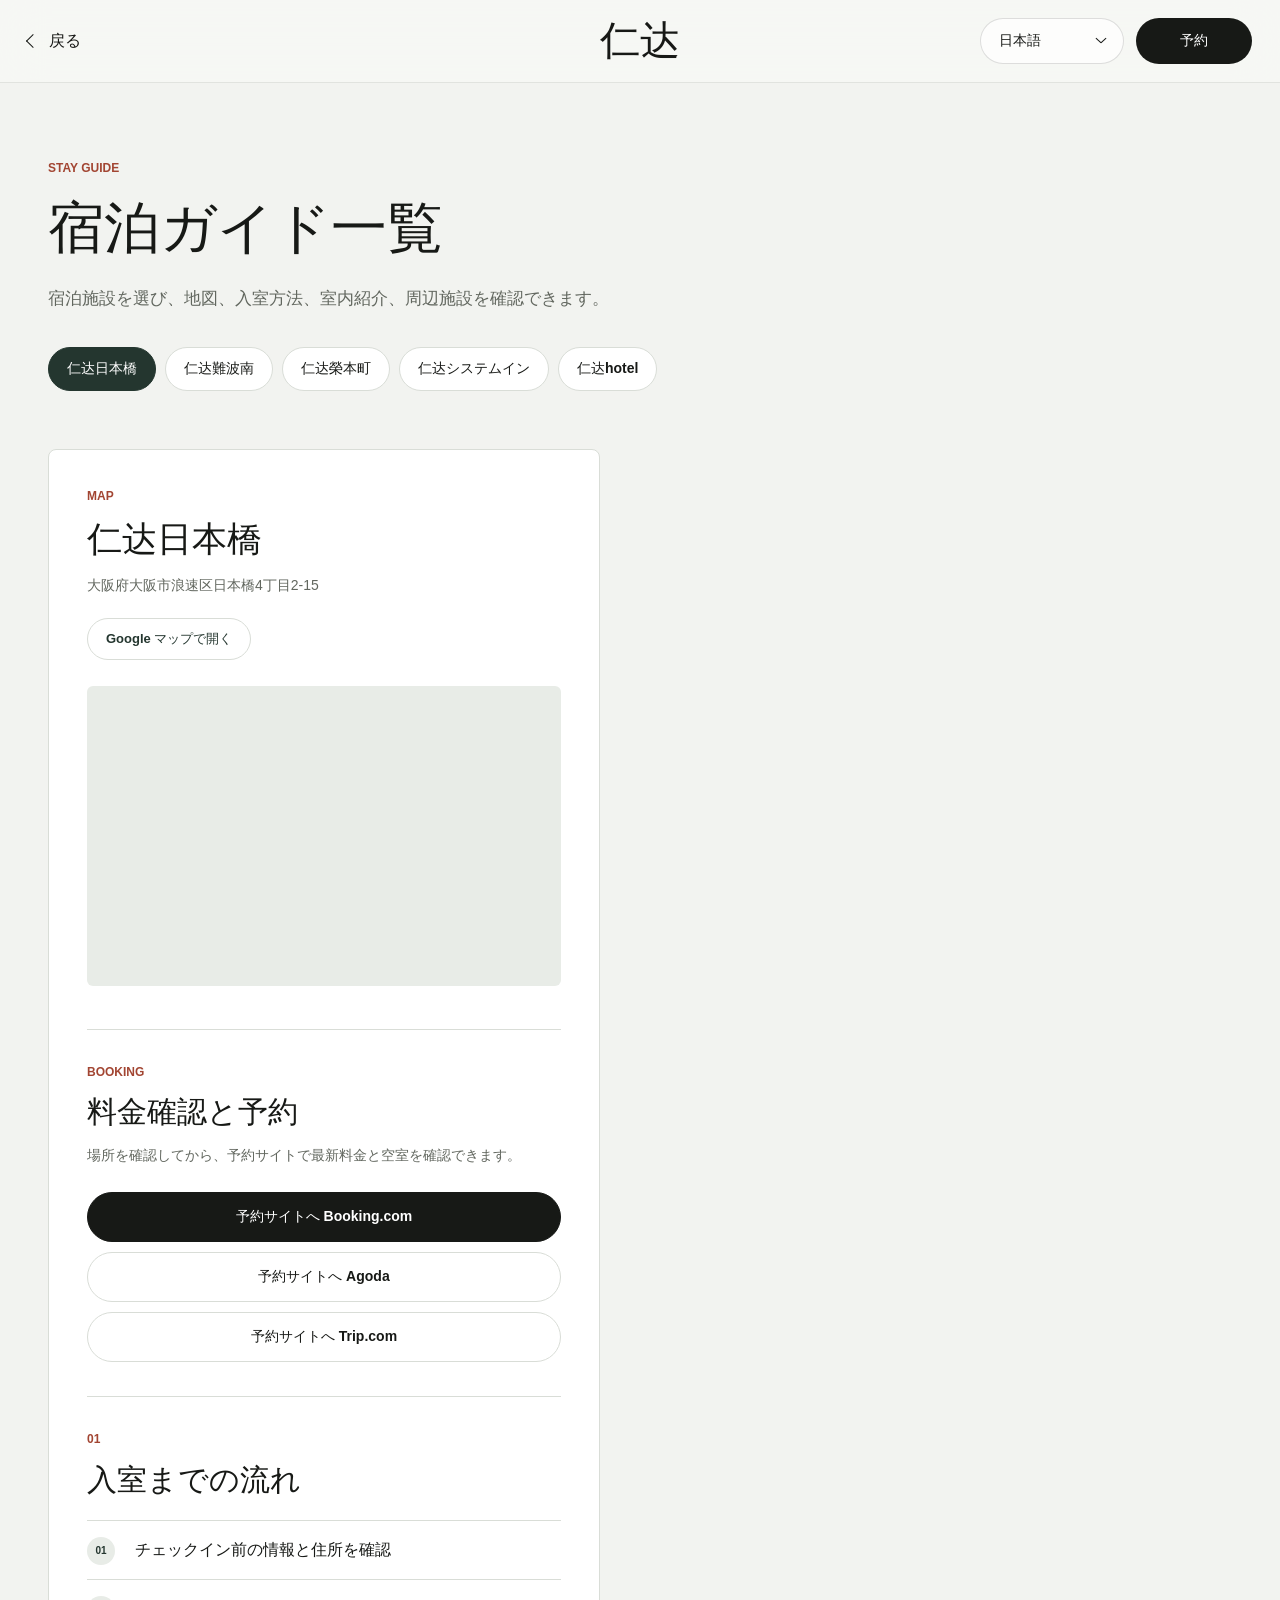
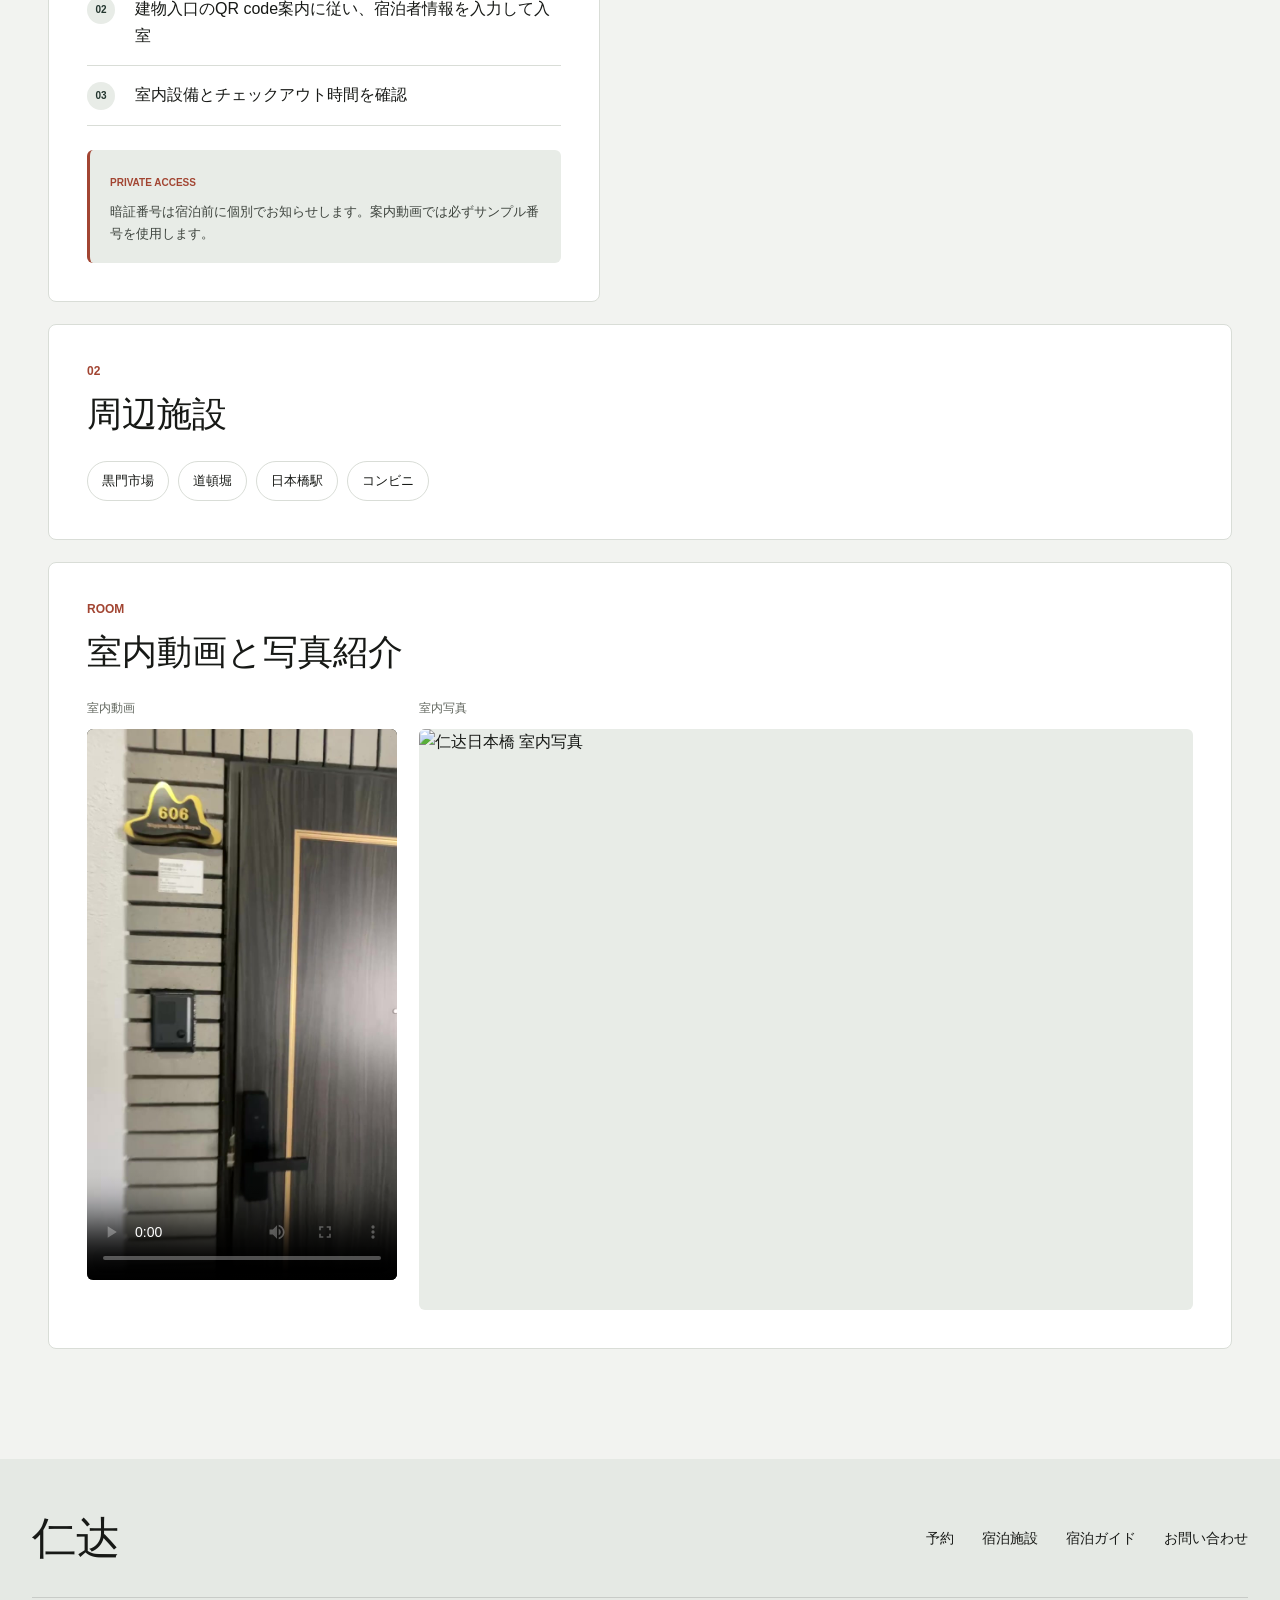
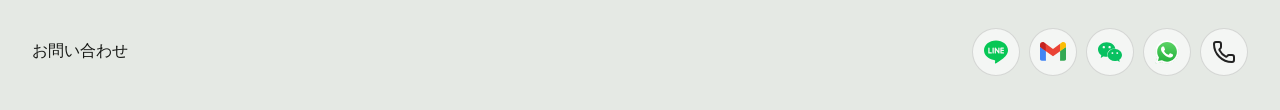
==== commit 079540bf: "新增仁达系统院物件" ====
--- a/guide.html
+++ b/guide.html
@@ -5,7 +5,7 @@
     <meta name="viewport" content="width=device-width, initial-scale=1" />
     <title>入住指南 | 仁达</title>
     <meta name="description" content="查看仁达各住宿物件的位置、入住步骤、房内介绍、周边设施与预订入口。" />
-    <link rel="stylesheet" href="./styles.css?v=20260803a" />
+    <link rel="stylesheet" href="./styles.css?v=20260821e" />
   </head>
   <body class="guide-site">
     <header class="site-header">
@@ -65,6 +65,7 @@
               <span data-guide-i18n="bookingText">确认位置后，前往预订平台查看实时价格与空房。</span>
             </div>
             <div class="guide-ota-links" id="guideOtaLinks"></div>
+            <p class="guide-booking-notice" id="guideBookingNotice" hidden></p>
           </div>
           <div class="guide-checkin-block">
             <div class="guide-panel-head">
@@ -106,13 +107,14 @@
         <article class="guide-panel entry-demo-panel">
           <div class="entry-demo-header">
             <div class="guide-panel-head">
-              <p class="section-kicker" data-guide-i18n="entryDemoKicker">SMART ENTRY</p>
-              <h2 data-guide-i18n="entryDemoTitle">密碼門鎖操作示範</h2>
-              <span data-guide-i18n="entryDemoLead">使用示例密碼查看大樓入口與房門的操作方式。</span>
+              <p class="section-kicker" id="entryDemoKicker" data-guide-i18n="entryDemoKicker">SMART ENTRY</p>
+              <h2 id="entryDemoTitle" data-guide-i18n="entryDemoTitle">密碼門鎖操作示範</h2>
+              <span id="entryDemoLead" data-guide-i18n="entryDemoLead">使用示例密碼查看大樓入口與房門的操作方式。</span>
             </div>
             <div class="demo-mode-switch" id="demoModeSwitch" role="tablist" aria-label="Entry demo">
               <button id="demoLobbyTab" type="button" role="tab" aria-controls="demoLobbyScene" data-demo-mode="lobby" aria-selected="true" data-guide-i18n="demoLobby">大樓入口</button>
               <button id="demoRoomTab" type="button" role="tab" aria-controls="demoRoomScene" data-demo-mode="room" aria-selected="false" data-guide-i18n="demoRoom">房間門鎖</button>
+              <button id="demoMailboxTab" type="button" role="tab" aria-controls="demoMailboxScene" data-demo-mode="mailbox" aria-selected="false" data-guide-i18n="demoMailbox" hidden>信箱取鑰匙</button>
             </div>
           </div>
 
@@ -183,11 +185,59 @@
                   </div>
                 </div>
               </div>
+
+              <div class="demo-scene demo-mailbox-scene" id="demoMailboxScene" data-demo-scene="mailbox" role="tabpanel" aria-labelledby="demoMailboxTab" hidden>
+                <div class="mailbox-wall" aria-hidden="true">
+                  <div class="mailbox-sample-banner">
+                    <span id="demoMailboxSampleLabel">示例轉法</span>
+                    <strong id="demoMailboxSample">向左轉到 4 兩次，再向右轉到 7 一次</strong>
+                  </div>
+                  <div class="mailbox-cabinet">
+                    <span class="mailbox-neighbor mailbox-neighbor-a"><i></i><b>306</b></span>
+                    <span class="mailbox-neighbor mailbox-neighbor-b"><i></i><b>307</b></span>
+                    <div class="mailbox-target" id="demoMailboxTarget">
+                      <div class="mailbox-cavity">
+                        <span class="mailbox-key-card"><i></i><b>KEY</b></span>
+                      </div>
+                      <div class="mailbox-door" id="demoMailboxDoor">
+                        <span class="mailbox-slot"></span>
+                        <span class="mailbox-number">308</span>
+                        <div class="mailbox-dial-shell">
+                          <span class="mailbox-index"></span>
+                          <div class="mailbox-dial" id="demoMailboxDial">
+                            <span class="mailbox-dial-number" style="--dial-index: 0">0</span>
+                            <span class="mailbox-dial-number" style="--dial-index: 1">1</span>
+                            <span class="mailbox-dial-number" style="--dial-index: 2">2</span>
+                            <span class="mailbox-dial-number" style="--dial-index: 3">3</span>
+                            <span class="mailbox-dial-number" style="--dial-index: 4">4</span>
+                            <span class="mailbox-dial-number" style="--dial-index: 5">5</span>
+                            <span class="mailbox-dial-number" style="--dial-index: 6">6</span>
+                            <span class="mailbox-dial-number" style="--dial-index: 7">7</span>
+                            <span class="mailbox-dial-number" style="--dial-index: 8">8</span>
+                            <span class="mailbox-dial-number" style="--dial-index: 9">9</span>
+                            <span class="mailbox-dial-center">DIAL</span>
+                          </div>
+                        </div>
+                      </div>
+                      <span class="mailbox-rotation-guide" id="demoMailboxRotationGuide" aria-hidden="true">
+                        <span></span>
+                      </span>
+                    </div>
+                    <span class="mailbox-neighbor mailbox-neighbor-c"><i></i><b>309</b></span>
+                    <span class="mailbox-neighbor mailbox-neighbor-d"><i></i><b>310</b></span>
+                  </div>
+                  <div class="mailbox-turn-status" id="demoMailboxStatus">
+                    <span class="mailbox-turn-arrow" id="demoMailboxArrow">↺</span>
+                    <span class="demo-phase-label" id="demoMailboxPhase">Turn left</span>
+                    <strong id="demoMailboxCount">0 / 2</strong>
+                  </div>
+                </div>
+              </div>
             </div>
 
             <div class="demo-instructions">
               <div class="demo-code-note">
-                <span data-guide-i18n="demoSampleLabel">示例密碼</span>
+                <span id="demoSampleLabel" data-guide-i18n="demoSampleLabel">示例密碼</span>
                 <button class="demo-replay" id="demoReplay" type="button">
                   <span aria-hidden="true">↻</span>
                   <span data-guide-i18n="demoReplay">重新播放</span>
@@ -196,7 +246,7 @@
               </div>
               <ol class="demo-step-list" id="demoStepList"></ol>
               <p class="demo-correction" id="demoCorrection" data-guide-i18n="demoCorrection" hidden>輸入錯誤時，按 C 刪除最後一位。</p>
-              <p class="demo-privacy" data-guide-i18n="demoPrivacy">真實密碼只會在入住前單獨提供。</p>
+              <p class="demo-privacy" id="demoPrivacyText" data-guide-i18n="demoPrivacy">真實密碼只會在入住前單獨提供。</p>
             </div>
           </div>
         </article>
@@ -235,7 +285,7 @@
       </div>
     </footer>
 
-    <script src="./hotel-data.js?v=20260803a"></script>
-    <script src="./guide.js?v=20260803a"></script>
+    <script src="./hotel-data.js?v=20260821e"></script>
+    <script src="./guide.js?v=20260821e"></script>
   </body>
 </html>
--- a/styles.css
+++ b/styles.css
@@ -517,6 +517,30 @@
   font-weight: 580;
 }
 
+html[lang="zh-CN"] {
+  font-family:
+    "Noto Sans SC", "Noto Sans CJK SC", "Source Han Sans SC", "PingFang SC",
+    "Microsoft YaHei UI", "Microsoft YaHei", "Segoe UI", Arial, sans-serif;
+}
+
+html[lang="zh-CN"] .drawer-nav a,
+html[lang="zh-CN"] .hero-copy h1,
+html[lang="zh-CN"] .intro-section h2,
+html[lang="zh-CN"] .property-entry-head h2,
+html[lang="zh-CN"] .service-copy h2,
+html[lang="zh-CN"] .guide-hero h1,
+html[lang="zh-CN"] .guide-panel h2,
+html[lang="zh-CN"] .rooms-hero h1,
+html[lang="zh-CN"] .section-heading h2,
+html[lang="zh-CN"] .room-card h3,
+html[lang="zh-CN"] .property-entry-copy strong,
+html[lang="zh-CN"] .service-list strong {
+  font-family:
+    "Noto Sans SC", "Noto Sans CJK SC", "Source Han Sans SC", "PingFang SC",
+    "Microsoft YaHei UI", "Microsoft YaHei", "Segoe UI", Arial, sans-serif;
+  font-weight: 500;
+}
+
 .hero-copy h1 {
   max-width: 640px;
   font-size: 68px;
@@ -633,6 +657,10 @@
   gap: 24px;
 }
 
+.property-entry-card:last-child:nth-child(odd) {
+  grid-column: 1 / -1;
+}
+
 .property-entry-card {
   display: grid;
   grid-template-columns: minmax(0, 1.08fr) minmax(250px, 0.92fr);
@@ -1015,6 +1043,7 @@
 }
 
 .guide-entry-demo[hidden],
+.demo-mode-switch[hidden],
 .demo-scene[hidden] {
   display: none;
 }
@@ -1611,6 +1640,471 @@
 
 .room-door-leaf.is-open {
   transform: rotateY(-28deg);
+}
+
+.mailbox-wall {
+  position: absolute;
+  inset: 0;
+  overflow: hidden;
+  background: #d7d5cf;
+}
+
+.mailbox-wall::after {
+  position: absolute;
+  right: 0;
+  bottom: 0;
+  left: 0;
+  height: 15%;
+  background: #bab9b4;
+  content: "";
+}
+
+.mailbox-sample-banner {
+  position: absolute;
+  z-index: 4;
+  top: 12px;
+  right: 6%;
+  left: 6%;
+  display: grid;
+  min-height: 40px;
+  grid-template-columns: auto minmax(0, 1fr);
+  gap: 10px;
+  align-items: center;
+  padding: 6px 12px;
+  border: 1px solid rgba(63, 69, 64, 0.18);
+  border-radius: 8px;
+  background: rgba(248, 249, 246, 0.92);
+  box-shadow: 0 7px 20px rgba(41, 45, 42, 0.11);
+  color: #39413b;
+}
+
+.mailbox-sample-banner span {
+  color: #76512f;
+  font-size: 9px;
+  font-weight: 800;
+  white-space: nowrap;
+}
+
+.mailbox-sample-banner strong {
+  min-width: 0;
+  font-size: 11px;
+  font-weight: 760;
+  line-height: 1.35;
+}
+
+.mailbox-cabinet {
+  position: absolute;
+  z-index: 2;
+  top: 64px;
+  right: 6%;
+  bottom: 82px;
+  left: 6%;
+  display: grid;
+  grid-template-columns: minmax(72px, 1fr) minmax(166px, 1.4fr) minmax(72px, 1fr);
+  grid-template-rows: repeat(2, minmax(0, 1fr));
+  gap: 7px;
+  padding: 8px;
+  border: 2px solid #7d817e;
+  border-radius: 4px;
+  background: #777b78;
+  box-shadow: 0 18px 35px rgba(34, 38, 35, 0.22);
+}
+
+.mailbox-neighbor {
+  position: relative;
+  min-width: 0;
+  border: 1px solid #7c807d;
+  border-radius: 2px;
+  background: #aaada9;
+  box-shadow: inset 0 1px 0 rgba(255, 255, 255, 0.35);
+}
+
+.mailbox-neighbor i {
+  position: absolute;
+  top: 17%;
+  right: 13%;
+  left: 13%;
+  height: 13px;
+  border: 2px solid #888d89;
+  background: #777c78;
+  box-shadow: inset 0 3px 4px rgba(0, 0, 0, 0.18);
+}
+
+.mailbox-neighbor b {
+  position: absolute;
+  right: 10px;
+  bottom: 9px;
+  color: #696e6a;
+  font-family: "Segoe UI", sans-serif;
+  font-size: 8px;
+}
+
+.mailbox-neighbor-a {
+  grid-column: 1;
+  grid-row: 1;
+}
+
+.mailbox-neighbor-b {
+  grid-column: 3;
+  grid-row: 1;
+}
+
+.mailbox-neighbor-c {
+  grid-column: 1;
+  grid-row: 2;
+}
+
+.mailbox-neighbor-d {
+  grid-column: 3;
+  grid-row: 2;
+}
+
+.mailbox-target {
+  position: relative;
+  z-index: 2;
+  grid-column: 2;
+  grid-row: 1 / span 2;
+  min-width: 0;
+  overflow: visible;
+  border: 1px solid #5f6460;
+  border-radius: 2px;
+  background: #4a4f4b;
+  perspective: 800px;
+}
+
+.mailbox-cavity {
+  position: absolute;
+  inset: 8px;
+  display: grid;
+  place-items: center;
+  overflow: hidden;
+  background: #252a27;
+  box-shadow: inset 0 10px 24px rgba(0, 0, 0, 0.5);
+}
+
+.mailbox-key-card {
+  display: grid;
+  width: 58px;
+  height: 86px;
+  opacity: 0;
+  place-items: center;
+  border-radius: 4px;
+  background: #efe6c9;
+  color: #5c533e;
+  font-family: "Segoe UI", sans-serif;
+  font-size: 9px;
+  transform: translateY(10px) scale(0.9);
+  transition: opacity 240ms ease, transform 420ms cubic-bezier(0.2, 0.8, 0.2, 1);
+}
+
+.mailbox-key-card i {
+  position: relative;
+  width: 14px;
+  height: 34px;
+  border: 4px solid #9f8e5f;
+  border-bottom: 0;
+  border-radius: 10px 10px 0 0;
+}
+
+.mailbox-key-card i::after {
+  position: absolute;
+  right: -9px;
+  bottom: -10px;
+  width: 15px;
+  height: 4px;
+  background: #9f8e5f;
+  box-shadow: 0 7px 0 #9f8e5f;
+  content: "";
+}
+
+.mailbox-door {
+  position: absolute;
+  z-index: 2;
+  inset: 0;
+  overflow: hidden;
+  border: 2px solid #8b908c;
+  border-radius: 2px;
+  background: #afb2ae;
+  box-shadow: inset 0 1px 0 rgba(255, 255, 255, 0.55), 0 7px 14px rgba(36, 40, 37, 0.18);
+  transform-origin: left center;
+  transform-style: preserve-3d;
+  transition: transform 680ms cubic-bezier(0.2, 0.78, 0.2, 1), box-shadow 680ms ease;
+}
+
+.mailbox-slot {
+  position: absolute;
+  top: 18px;
+  right: 12%;
+  left: 12%;
+  height: 22px;
+  border: 3px solid #858a86;
+  background: #737874;
+  box-shadow: inset 0 4px 6px rgba(0, 0, 0, 0.24);
+}
+
+.mailbox-number {
+  position: absolute;
+  top: 51px;
+  left: 50%;
+  color: #666b67;
+  font-family: "Segoe UI", sans-serif;
+  font-size: 9px;
+  font-weight: 800;
+  transform: translateX(-50%);
+}
+
+.mailbox-dial-shell {
+  position: absolute;
+  top: 72px;
+  left: 50%;
+  width: 122px;
+  height: 122px;
+  border: 7px solid #8e9490;
+  border-radius: 50%;
+  background: #707572;
+  box-shadow: 0 12px 18px rgba(30, 34, 31, 0.28), inset 0 0 0 2px #bdc2be;
+  transform: translateX(-50%);
+}
+
+.mailbox-index {
+  position: absolute;
+  z-index: 5;
+  top: -5px;
+  left: 50%;
+  width: 5px;
+  height: 16px;
+  border-radius: 2px;
+  background: #f8faf7;
+  box-shadow: 0 1px 3px rgba(0, 0, 0, 0.35);
+  content: "";
+  transform: translateX(-50%);
+  transition: background-color 180ms ease, box-shadow 180ms ease;
+}
+
+.mailbox-dial {
+  position: absolute;
+  inset: 3px;
+  border: 2px solid #1c211e;
+  border-radius: 50%;
+  background: #292e2b;
+  box-shadow: inset 0 0 0 4px #3c423e, inset 0 -8px 14px rgba(0, 0, 0, 0.25);
+  transition-property: transform;
+  transition-timing-function: cubic-bezier(0.18, 0.76, 0.2, 1);
+  will-change: transform;
+}
+
+.mailbox-dial-number {
+  position: absolute;
+  top: 50%;
+  left: 50%;
+  width: 18px;
+  height: 18px;
+  color: #f3f5f2;
+  font-family: "Segoe UI", sans-serif;
+  font-size: 11px;
+  font-weight: 750;
+  line-height: 18px;
+  text-align: center;
+  transform: translate(-50%, -50%) rotate(calc(var(--dial-index) * 36deg)) translateY(-42px);
+  transform-origin: center;
+}
+
+.mailbox-dial-center {
+  position: absolute;
+  top: 50%;
+  left: 50%;
+  display: grid;
+  width: 42px;
+  height: 42px;
+  place-items: center;
+  border: 3px solid #c29a4f;
+  border-radius: 50%;
+  background: #d8b268;
+  color: #4c3e27;
+  font-family: "Segoe UI", sans-serif;
+  font-size: 7px;
+  font-weight: 850;
+  transform: translate(-50%, -50%);
+}
+
+.mailbox-rotation-guide {
+  --guide-tone: #2e7b50;
+  position: absolute;
+  z-index: 7;
+  top: 111px;
+  left: -56px;
+  display: grid;
+  width: 44px;
+  height: 44px;
+  opacity: 0;
+  place-items: center;
+  border: 2px solid rgba(255, 255, 255, 0.88);
+  border-radius: 50%;
+  background: var(--guide-tone);
+  box-shadow: 0 7px 16px rgba(34, 52, 41, 0.24), inset 0 1px 0 rgba(255, 255, 255, 0.22);
+  color: #fff;
+  pointer-events: none;
+  transform: translateY(7px) scale(0.84);
+  transition: opacity 200ms ease, background-color 200ms ease, transform 300ms cubic-bezier(0.2, 0.8, 0.2, 1);
+}
+
+.mailbox-rotation-guide::after {
+  position: absolute;
+  top: 19px;
+  right: -12px;
+  width: 12px;
+  height: 2px;
+  border-radius: 2px;
+  background: var(--guide-tone);
+  content: "";
+}
+
+.mailbox-rotation-guide > span {
+  display: grid;
+  width: 100%;
+  height: 100%;
+  place-items: center;
+}
+
+.mailbox-rotation-guide > span::before {
+  font-family: "Segoe UI Symbol", "Arial Unicode MS", sans-serif;
+  font-size: 27px;
+  font-weight: 400;
+  line-height: 1;
+}
+
+.mailbox-rotation-guide.is-turning-left,
+.mailbox-rotation-guide.is-turning-right {
+  opacity: 1;
+  transform: translateY(0) scale(1);
+}
+
+.mailbox-rotation-guide.is-turning-left > span::before {
+  content: "↺";
+}
+
+.mailbox-rotation-guide.is-turning-right {
+  --guide-tone: #9b632c;
+  right: -56px;
+  left: auto;
+}
+
+.mailbox-rotation-guide.is-turning-right::after {
+  right: auto;
+  left: -12px;
+}
+
+.mailbox-rotation-guide.is-turning-right > span::before {
+  content: "↻";
+}
+
+.mailbox-rotation-guide.is-turning-left > span,
+.mailbox-rotation-guide.is-turning-right > span {
+  animation: mailbox-direction-pulse 760ms ease-in-out infinite;
+}
+
+.mailbox-rotation-guide.is-complete {
+  opacity: 0;
+  transform: translateY(-3px) scale(1.08);
+}
+
+@keyframes mailbox-direction-pulse {
+  0%,
+  100% {
+    opacity: 0.72;
+    transform: scale(0.96);
+  }
+
+  50% {
+    opacity: 1;
+    transform: scale(1.02);
+  }
+}
+
+.mailbox-target.is-unlocked .mailbox-index {
+  background: #7ec294;
+  box-shadow: 0 0 0 4px rgba(126, 194, 148, 0.22), 0 0 12px rgba(126, 194, 148, 0.72);
+}
+
+.mailbox-target.is-open .mailbox-door {
+  box-shadow: 13px 10px 22px rgba(27, 31, 28, 0.28);
+  transform: rotateY(-76deg);
+}
+
+.mailbox-target.is-open .mailbox-key-card {
+  opacity: 1;
+  transform: translateY(0) scale(1);
+}
+
+.mailbox-turn-status {
+  position: absolute;
+  z-index: 4;
+  right: 7%;
+  bottom: 17px;
+  left: 7%;
+  display: grid;
+  min-height: 48px;
+  grid-template-columns: 34px minmax(0, 1fr) auto;
+  gap: 11px;
+  align-items: center;
+  padding: 8px 13px;
+  border: 1px solid rgba(63, 69, 64, 0.18);
+  border-radius: 8px;
+  background: rgba(248, 249, 246, 0.9);
+  box-shadow: 0 8px 24px rgba(41, 45, 42, 0.14);
+}
+
+.mailbox-turn-arrow {
+  display: grid;
+  width: 32px;
+  height: 32px;
+  place-items: center;
+  border-radius: 50%;
+  background: #303732;
+  color: #fff;
+  font-family: "Segoe UI Symbol", sans-serif;
+  font-size: 19px;
+  transition: background-color 180ms ease, transform 180ms ease;
+}
+
+.mailbox-turn-status .demo-phase-label {
+  min-width: 0;
+  margin: 0;
+  color: #39413b;
+  font-size: 11px;
+  line-height: 1.35;
+  text-overflow: clip;
+  white-space: normal;
+}
+
+.mailbox-turn-status strong {
+  color: var(--forest);
+  font-family: "Segoe UI", sans-serif;
+  font-size: 13px;
+  font-variant-numeric: tabular-nums;
+}
+
+.mailbox-turn-status.is-turning-left .mailbox-turn-arrow {
+  background: #2e7b50;
+}
+
+.mailbox-turn-status.is-turning-right .mailbox-turn-arrow {
+  background: #805b32;
+}
+
+.mailbox-turn-status.is-aligned .mailbox-turn-arrow {
+  background: #33734a;
+  transform: scale(1.08);
+}
+
+.is-mailbox-demo .demo-code-note {
+  display: flex;
+  justify-content: flex-end;
+}
+
+.is-mailbox-demo #demoSampleLabel,
+.is-mailbox-demo #demoSampleCode {
+  display: none;
 }
 
 .demo-instructions {
@@ -1786,6 +2280,17 @@
   margin-top: 24px;
 }
 
+.guide-booking-notice {
+  margin: 22px 0 0;
+  padding: 18px 20px;
+  border: 1px solid var(--line);
+  border-radius: 8px;
+  background: var(--soft);
+  color: var(--muted);
+  font-size: 14px;
+  line-height: 1.75;
+}
+
 .guide-ota-links a,
 .ota-actions a {
   min-height: 50px;
@@ -1985,6 +2490,17 @@
   margin-top: 34px;
 }
 
+.room-empty-state {
+  grid-column: 1 / -1;
+  margin: 0;
+  padding: 28px 0;
+  border-top: 1px solid var(--line);
+  border-bottom: 1px solid var(--line);
+  color: var(--muted);
+  font-size: 16px;
+  line-height: 1.8;
+}
+
 .room-card {
   display: grid;
   grid-template-columns: minmax(0, 1fr) minmax(190px, 0.65fr);
@@ -2465,6 +2981,18 @@
     width: min(62%, 230px);
   }
 
+  .mailbox-cabinet {
+    grid-template-columns: minmax(48px, 0.75fr) minmax(145px, 1.8fr) minmax(48px, 0.75fr);
+    gap: 4px;
+    padding: 6px;
+  }
+
+  .mailbox-neighbor b {
+    right: 6px;
+    bottom: 7px;
+    font-size: 7px;
+  }
+
   .demo-instructions {
     padding: 22px 0 0;
     border-top: 1px solid var(--line);
@@ -2517,6 +3045,19 @@
 
   .room-card h3 {
     font-size: 28px;
+  }
+}
+
+@media (max-width: 360px) {
+  .is-mailbox-demo .demo-visual-wrap {
+    min-height: 430px;
+  }
+
+  .mailbox-cabinet {
+    top: 94px;
+    right: 4%;
+    left: 4%;
+    grid-template-columns: minmax(38px, 0.7fr) minmax(122px, 2fr) minmax(38px, 0.7fr);
   }
 }
 
